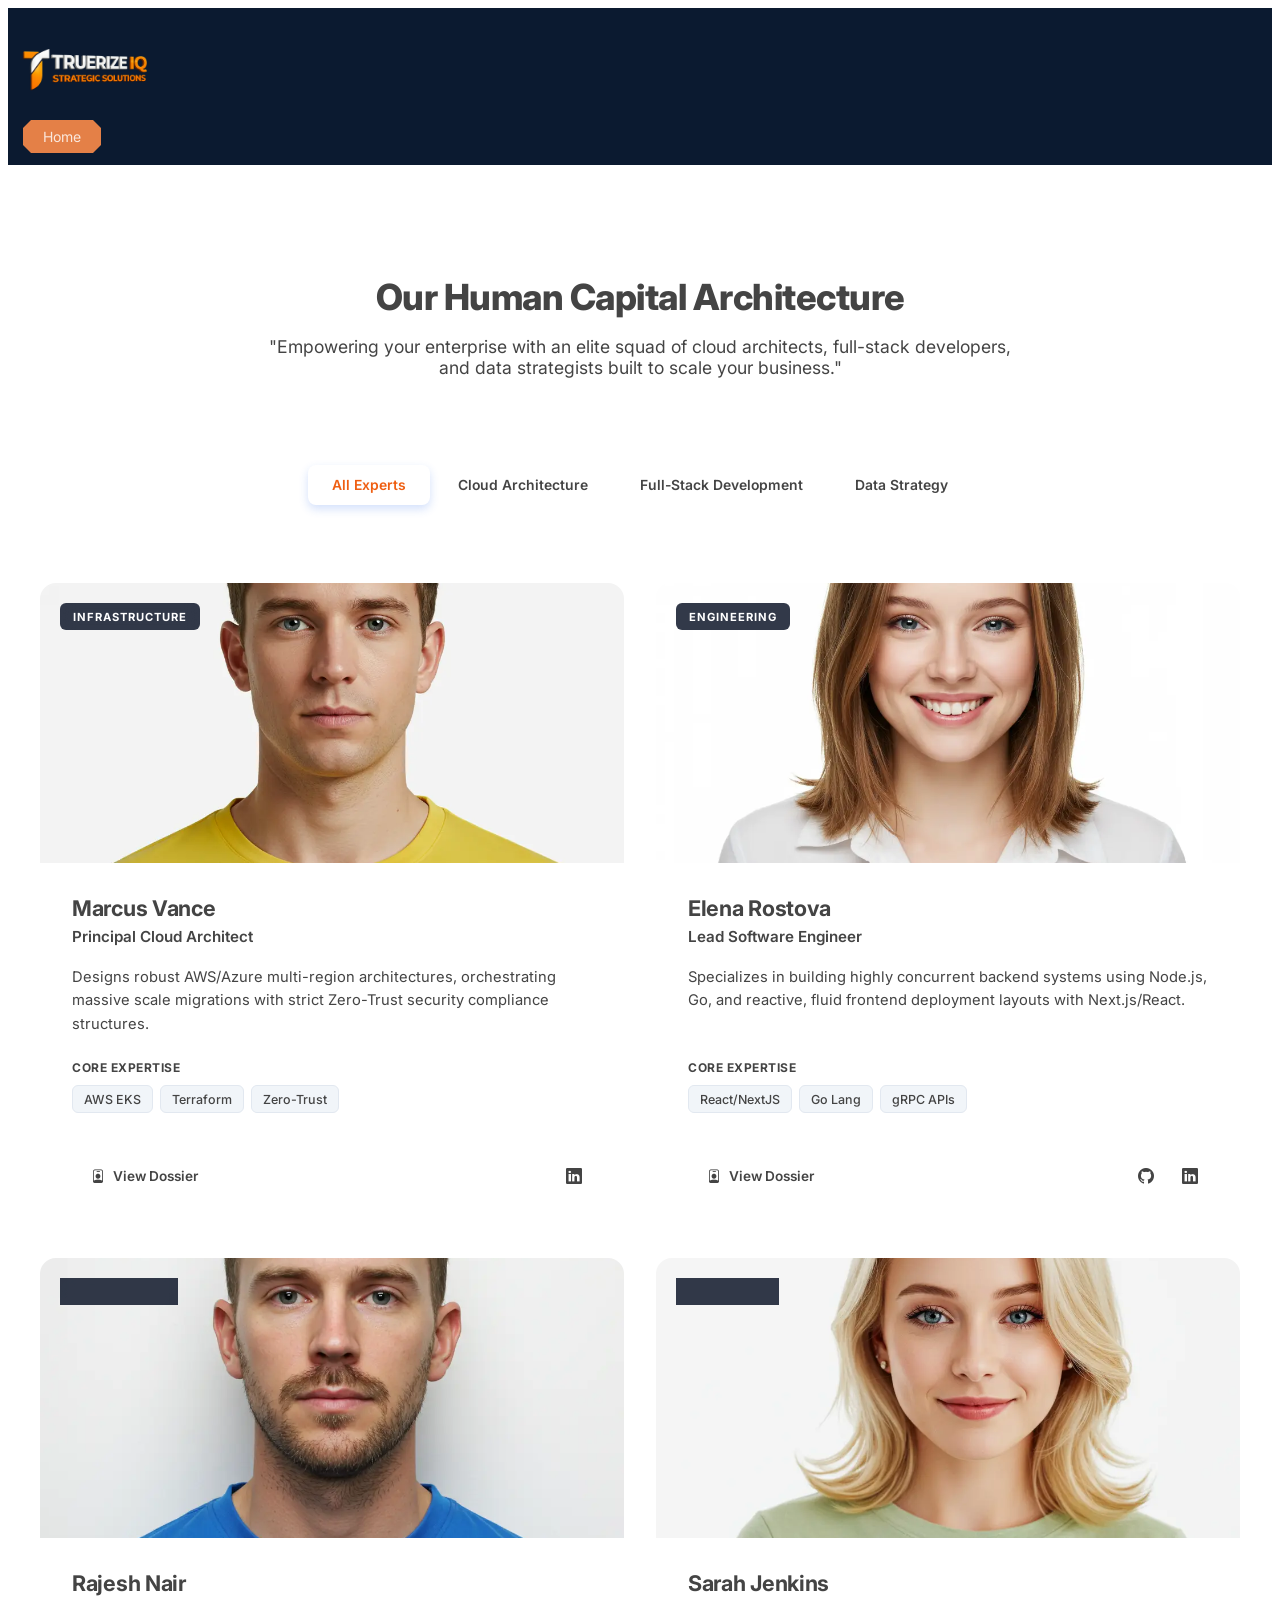
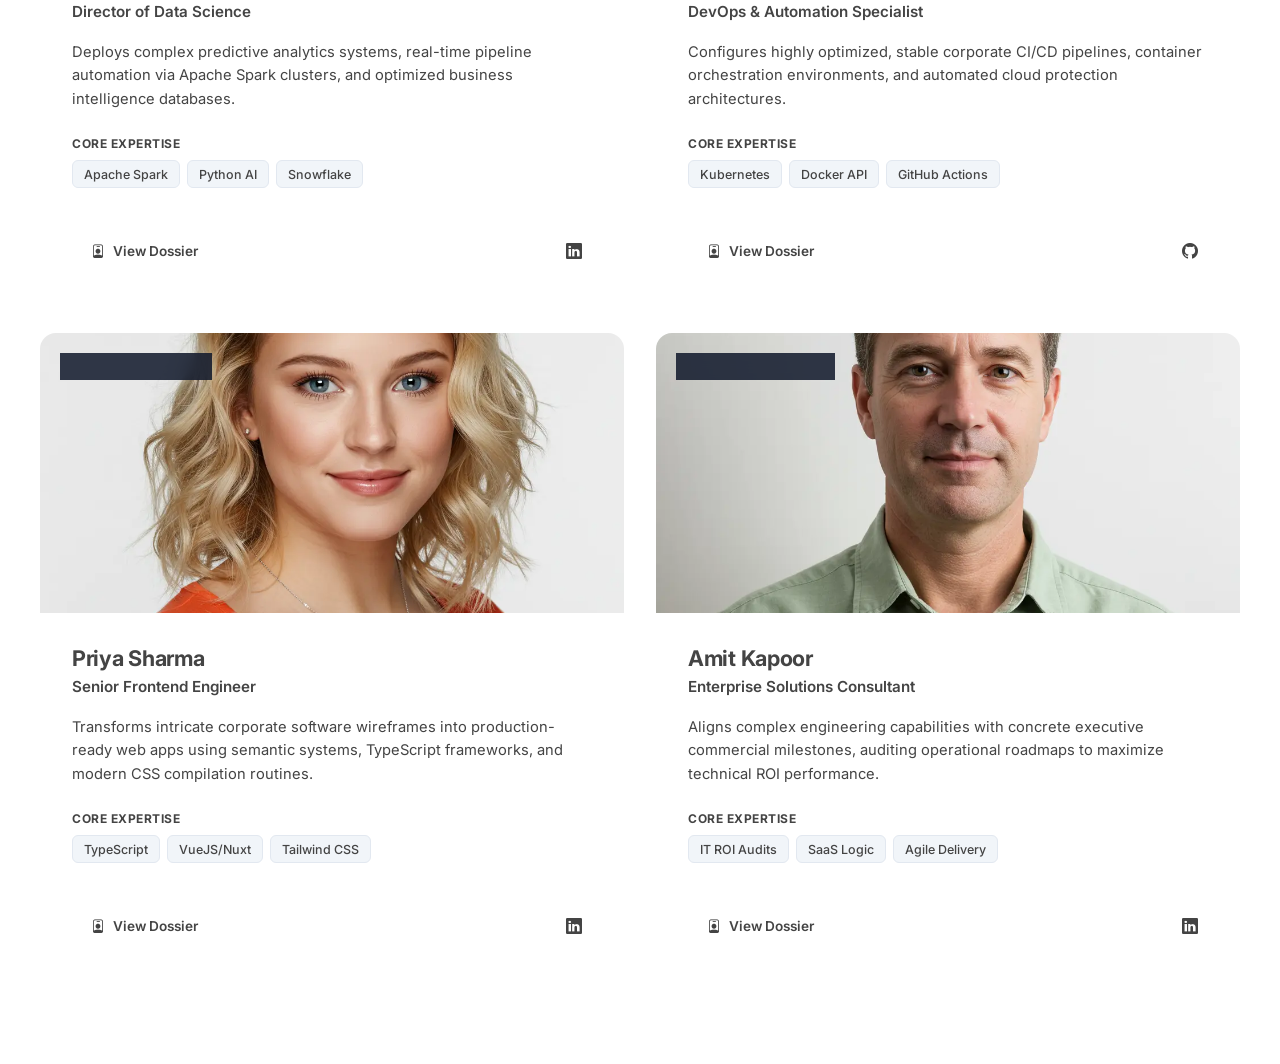
==== Employee Portfolio.html @ e7bd76d4 "Update Employee Portfolio.html" ====
<!DOCTYPE html>
<html lang="en">
<head>
  <meta charset="utf-8">
  <meta content="width=device-width, initial-scale=1.0" name="viewport">
  <title>Elite Human Capital Portfolio - Truerize IQ Strategic Solutions</title>
  <meta name="description" content="Meet the multidisciplinary consultants, principal cloud architects, and data intelligence strategists driving performance and scale at Truerize IQ.">
  
  <link rel="preconnect" href="https://fonts.googleapis.com">
  <link rel="preconnect" href="https://fonts.gstatic.com" crossorigin>
  <link href="https://fonts.googleapis.com/css2?family=Inter:wght@300;400;500;600;700&family=Montserrat:wght@400;500;600;700;800&display=swap" rel="stylesheet">
  
  <link href="https://cdn.jsdelivr.net/npm/bootstrap-icons@1.11.3/font/bootstrap-icons.min.css" rel="stylesheet">
  <link href="assets/css/main.css" rel="stylesheet">
   
</head>
<body>

  <header id="header" class="header d-flex align-items-center fixed-top">
    <div class="container-fluid container-xl position-relative d-flex align-items-center">

      <a href="index.html" class="logo d-flex align-items-center me-auto">
            <img src="/assets/img/main logo (3).png" alt="TRUERIZE IQ STRATEGIC SOLUTIONS">
             </a>

      <nav id="navmenu" class="navmenu">
      </nav>
            <a class="btn-getstarted" href="/index.html">Home</a>
    </div>
  </header>


  <main>
    <section class="portfolio-section">
      
      <div class="section-title-block">
        <h2>Our Human Capital Architecture</h2>
        <p>"Empowering your enterprise with an elite squad of cloud architects, full-stack developers, and data strategists built to scale your business."</p>
      </div>

      <div class="filter-menu-wrapper">
        <ul class="filter-tabs">
          <li class="filter-tab-item active-state" onclick="filterTalent('all', this)">All Experts</li>
          <li class="filter-tab-item" onclick="filterTalent('cloud', this)">Cloud Architecture</li>
          <li class="filter-tab-item" onclick="filterTalent('dev', this)">Full-Stack Development</li>
          <li class="filter-tab-item" onclick="filterTalent('data', this)">Data Strategy</li>
        </ul>
      </div>

      <div class="portfolio-grid-layout" id="talent-grid">

        <div class="expert-card" data-category="cloud">
          <div class="expert-image-frame">
            <span class="dept-ribbon">Infrastructure</span>
            <img src="./assets/img/person/person-m-12.webp" alt="Marcus Vance - Principal Cloud Architect">
          </div>
          <div class="expert-body-content">
            <div class="expert-meta-data">
              <h3>Marcus Vance</h3>
              <p class="expert-role-title">Principal Cloud Architect</p>
            </div>
            <p class="expert-profile-summary">
              Designs robust AWS/Azure multi-region architectures, orchestrating massive scale migrations with strict Zero-Trust security compliance structures.
            </p>
            <div class="systems-stack-block">
              <h4>Core Expertise</h4>
              <div class="badge-collection">
                <span class="system-badge">AWS EKS</span>
                <span class="system-badge">Terraform</span>
                <span class="system-badge">Zero-Trust</span>
              </div>
            </div>
            <hr class="card-divider-line">
            <div class="card-action-row">
              <a href="portfolio-details.html?expert=marcus-vance" class="action-dossier-btn"><i class="bi bi-person-badge"></i>View Dossier</a>
              <div class="social-network-channels">
                <a href="#" class="channel-anchor"><i class="bi bi-linkedin"></i></a>
              </div>
            </div>
          </div>
        </div>

        <div class="expert-card" data-category="dev">
          <div class="expert-image-frame">
            <span class="dept-ribbon">Engineering</span>
            <img src="./assets/img/person/person-f-7.webp" alt="Elena Rostova - Lead Software Engineer">
          </div>
          <div class="expert-body-content">
            <div class="expert-meta-data">
              <h3>Elena Rostova</h3>
              <p class="expert-role-title">Lead Software Engineer</p>
            </div>
            <p class="expert-profile-summary">
              Specializes in building highly concurrent backend systems using Node.js, Go, and reactive, fluid frontend deployment layouts with Next.js/React.
            </p>
            <div class="systems-stack-block">
              <h4>Core Expertise</h4>
              <div class="badge-collection">
                <span class="system-badge">React/NextJS</span>
                <span class="system-badge">Go Lang</span>
                <span class="system-badge">gRPC APIs</span>
              </div>
            </div>
            <hr class="card-divider-line">
            <div class="card-action-row">
              <a href="portfolio-details.html?expert=elena-rostova" class="action-dossier-btn"><i class="bi bi-person-badge"></i>View Dossier</a>
              <div class="social-network-channels">
                <a href="#" class="channel-anchor"><i class="bi bi-github"></i></a>
                <a href="#" class="channel-anchor"><i class="bi bi-linkedin"></i></a>
              </div>
            </div>
          </div>
        </div>

        <div class="expert-card" data-category="data">
          <div class="expert-image-frame">
            <span class="dept-ribbon">Intelligence</span>
            <img src="./assets/img/person/person-m-9.webp" alt="Rajesh Nair - Director of Data Science">
          </div>
          <div class="expert-body-content">
            <div class="expert-meta-data">
              <h3>Rajesh Nair</h3>
              <p class="expert-role-title">Director of Data Science</p>
            </div>
            <p class="expert-profile-summary">
              Deploys complex predictive analytics systems, real-time pipeline automation via Apache Spark clusters, and optimized business intelligence databases.
            </p>
            <div class="systems-stack-block">
              <h4>Core Expertise</h4>
              <div class="badge-collection">
                <span class="system-badge">Apache Spark</span>
                <span class="system-badge">Python AI</span>
                <span class="system-badge">Snowflake</span>
              </div>
            </div>
            <hr class="card-divider-line">
            <div class="card-action-row">
              <a href="portfolio-details.html?expert=rajesh-nair" class="action-dossier-btn"><i class="bi bi-person-badge"></i>View Dossier</a>
              <div class="social-network-channels">
                <a href="#" class="channel-anchor"><i class="bi bi-linkedin"></i></a>
              </div>
            </div>
          </div>
        </div>

        <div class="expert-card" data-category="cloud">
          <div class="expert-image-frame">
            <span class="dept-ribbon">DevSecOps</span>
            <img src="./assets/img/person/person-f-12.webp"alt="Sarah Jenkins - DevOps Automation Specialist">
          </div>
          <div class="expert-body-content">
            <div class="expert-meta-data">
              <h3>Sarah Jenkins</h3>
              <p class="expert-role-title">DevOps &amp; Automation Specialist</p>
            </div>
            <p class="expert-profile-summary">
              Configures highly optimized, stable corporate CI/CD pipelines, container orchestration environments, and automated cloud protection architectures.
            </p>
            <div class="systems-stack-block">
              <h4>Core Expertise</h4>
              <div class="badge-collection">
                <span class="system-badge">Kubernetes</span>
                <span class="system-badge">Docker API</span>
                <span class="system-badge">GitHub Actions</span>
              </div>
            </div>
            <hr class="card-divider-line">
            <div class="card-action-row">
              <a href="portfolio-details.html?expert=sarah-jenkins" class="action-dossier-btn"><i class="bi bi-person-badge"></i>View Dossier</a>
              <div class="social-network-channels">
                <a href="#" class="channel-anchor"><i class="bi bi-github"></i></a>
              </div>
            </div>
          </div>
        </div>

        <div class="expert-card" data-category="dev">
          <div class="expert-image-frame">
            <span class="dept-ribbon">Web Applications</span>
            <img src="./assets/img/person/person-f-5.webp" alt="Priya Sharma - Senior Frontend Engineer">
          </div>
          <div class="expert-body-content">
            <div class="expert-meta-data">
              <h3>Priya Sharma</h3>
              <p class="expert-role-title">Senior Frontend Engineer</p>
            </div>
            <p class="expert-profile-summary">
              Transforms intricate corporate software wireframes into production-ready web apps using semantic systems, TypeScript frameworks, and modern CSS compilation routines.
            </p>
            <div class="systems-stack-block">
              <h4>Core Expertise</h4>
              <div class="badge-collection">
                <span class="system-badge">TypeScript</span>
                <span class="system-badge">VueJS/Nuxt</span>
                <span class="system-badge">Tailwind CSS</span>
              </div>
            </div>
            <hr class="card-divider-line">
            <div class="card-action-row">
              <a href="portfolio-details.html?expert=priya-sharma" class="action-dossier-btn"><i class="bi bi-person-badge"></i>View Dossier</a>
              <div class="social-network-channels">
                <a href="#" class="channel-anchor"><i class="bi bi-linkedin"></i></a>
              </div>
            </div>
          </div>
        </div>

        <div class="expert-card" data-category="data">
          <div class="expert-image-frame">
            <span class="dept-ribbon">Business Strategy</span>
            <img src="./assets/img/person/person-m-6.webp" alt="Amit Kapoor - Enterprise Solutions Consultant">
          </div>
          <div class="expert-body-content">
            <div class="expert-meta-data">
              <h3>Amit Kapoor</h3>
              <p class="expert-role-title">Enterprise Solutions Consultant</p>
            </div>
            <p class="expert-profile-summary">
              Aligns complex engineering capabilities with concrete executive commercial milestones, auditing operational roadmaps to maximize technical ROI performance.
            </p>
            <div class="systems-stack-block">
              <h4>Core Expertise</h4>
              <div class="badge-collection">
                <span class="system-badge">IT ROI Audits</span>
                <span class="system-badge">SaaS Logic</span>
                <span class="system-badge">Agile Delivery</span>
              </div>
            </div>
            <hr class="card-divider-line">
            <div class="card-action-row">
              <a href="portfolio-details.html?expert=amit-kapoor" class="action-dossier-btn"><i class="bi bi-person-badge"></i>View Dossier</a>
              <div class="social-network-channels">
                <a href="#" class="channel-anchor"><i class="bi bi-linkedin"></i></a>
              </div>
            </div>
          </div>
        </div>

      </div>
    </section>
  </main>

  <script>
    function filterTalent(category, element) {
      // Toggle active states on the tab navigation elements
      const tabs = document.querySelectorAll('.filter-tab-item');
      tabs.forEach(tab => tab.classList.remove('active-state'));
      element.classList.add('active-state');

      // Filter card visibility criteria smoothly
      const cards = document.querySelectorAll('.expert-card');
      cards.forEach(card => {
        if (category === 'all' || card.getAttribute('data-category') === category) {
          card.style.display = 'flex';
          setTimeout(() => { card.style.opacity = '1'; }, 10);
        } else {
          card.style.opacity = '0';
          card.style.display = 'none';
        }
      });
    }
  </script>
</body>
</html>
---- assets/css/main.css ----
/**
* Template Name: Arsha
* Template URL: https://bootstrapmade.com/arsha-free-bootstrap-html-template-corporate/
* Updated: Feb 22 2025 with Bootstrap v5.3.3
* Author: BootstrapMade.com
* License: https://bootstrapmade.com/license/
*/

/*--------------------------------------------------------------
# Font & Color Variables
# Help: https://bootstrapmade.com/color-system/
--------------------------------------------------------------*/
/* Fonts */
:root {
  /* Premium Global Typography Framework */
  --default-font: "Inter", system-ui, -apple-system, "Segoe UI", Roboto, "Helvetica Neue", Arial, sans-serif;
  --heading-font: "Montserrat", sans-serif;
  --nav-font: "Inter", sans-serif; /* Explicitly used to keep menus sleek */

  /* Recommended letter-spacing defaults for a high-end look */
  --heading-letter-spacing: -0.02em;
  --tagline-letter-spacing: 0.15em;
}

/* Global Colors - The following color variables are used throughout the website. Updating them here will change the color scheme of the entire website */
:root { 
  --background-color: #ffffff; /* Background color for the entire website, including individual sections */
  --default-color: #444444; /* Default color used for the majority of the text content across the entire website */
  --heading-color: #111317; /* Color for headings, subheadings and title throughout the website */
  --accent-color: #e48047; /* Accent color that represents your brand on the website. It's used for buttons, links, and other elements that need to stand out */
  --surface-color: #ffffff; /* The surface color is used as a background of boxed elements within sections, such as cards, icon boxes, or other elements that require a visual separation from the global background. */
  --contrast-color: #ffffffd0; /* Contrast color for text, ensuring readability against backgrounds of accent, heading, or default colors. */
}

/* Nav Menu Colors - The following color variables are used specifically for the navigation menu. They are separate from the global colors to allow for more customization options */
:root {
  --nav-color: #e7781e;  /* The default color of the main navmenu links */
  --nav-hover-color: #e48347; /* Applied to main navmenu links when they are hovered over or active */
  --nav-mobile-background-color: #e9792f; /* Used as the background color for mobile navigation menu */
  --nav-dropdown-background-color: #ee7930; /* Used as the background color for dropdown items that appear when hovering over primary navigation items */
  --nav-dropdown-color: #444444; /* Used for navigation links of the dropdown items in the navigation menu. */
  --nav-dropdown-hover-color: #45aedf; /* Similar to --nav-hover-color, this color is applied to dropdown navigation links when they are hovered over. */
}

/* Color Presets - These classes override global colors when applied to any section or element, providing reuse of the sam color scheme. */

.light-background {
  --background-color: #f5f6f8;
  --surface-color: #ffffff;
}

.dark-background {
  --background-color: #080f1b;
  --default-color: #ffffff;
  --heading-color: #ec8613;
  --surface-color: #4668a2;
  --contrast-color: #ffffff;
}

/* Smooth scroll */
:root {
  scroll-behavior: smooth;
}


/*--------------------------------------------------------------
# General Styling & Shared Classes
--------------------------------------------------------------*/
body {
  color: var(--default-color);
  background-color: var(--background-color);
  font-family: var(--default-font);
}

a {
  color: var(--accent-color);
  text-decoration: none;
  transition: 0.3s;
}

a:hover {
  color: color-mix(in srgb, var(--accent-color), transparent 25%);
  text-decoration: none;
}

h1,
h2,
h3,
h4,
h5,
h6 {
  color: var(--heading-color);
  font-family: var(--heading-font);
}

/* PHP Email Form Messages
------------------------------*/
.php-email-form .error-message {
  display: none;
  background: #df1529;
  color: #ffffff;
  text-align: left;
  padding: 15px;
  margin-bottom: 24px;
  font-weight: 600;
}

.php-email-form .sent-message {
  display: none;
  color: #ffffff;
  background: #059652;
  text-align: center;
  padding: 15px;
  margin-bottom: 24px;
  font-weight: 600;
}

.php-email-form .loading {
  display: none;
  background: var(--surface-color);
  text-align: center;
  padding: 15px;
  margin-bottom: 24px;
}

.php-email-form .loading:before {
  content: "";
  display: inline-block;
  border-radius: 50%;
  width: 24px;
  height: 24px;
  margin: 0 10px -6px 0;
  border: 3px solid var(--accent-color);
  border-top-color: var(--surface-color);
  animation: php-email-form-loading 1s linear infinite;
}

@keyframes php-email-form-loading {
  0% {
    transform: rotate(0deg);
  }

  100% {
    transform: rotate(360deg);
  }
}

/*--------------------------------------------------------------
# Global Header
--------------------------------------------------------------*/
.header {
  /* Updated to match the Truerize IQ premium identity colors */
  --background-color: #0b1a30; 
  --heading-color: #ffffff;
  color: var(--default-color);
  background-color: var(--background-color);
  padding: 12px 0; /* Adjusted padding to cleanly frame a larger logo */
  transition: all 0.5s;
  z-index: 997;
}

.header .logo {
  line-height: 1;
  display: flex;
  align-items: center;
}

/* Base style for navbar logo container */
.header .logo img {
  max-height: 100px;       /* Significantly increased from 36px to give you that big logo look */
  width: auto;            /* Keeps the structural aspect ratio locked */
  margin-right: 8px;
  transition: max-height 0.3s ease; /* Smooth scaling animation */
}

/* Dedicated optimization class for the logo image wrapper */
.logo-img-fit {
  object-fit: contain;    /* Prevents the logo from squeezing or distorting */
  width: 150%;
  height: 150%;
  display: block;
}

.header .logo h1 {
  font-size: 30px;
  margin: 0;
  font-weight: 500;
  color: var(--heading-color);
  letter-spacing: 2px;
  text-transform: uppercase;
}

.header .btn-getstarted,
.header .btn-getstarted:focus {
  color: var(--contrast-color);
  background: var(--accent-color);
  font-size: 14px;
  padding: 8px 20px; 
  margin: 0 0 0 15px; 
  transition: 0.3s;
  white-space: nowrap;
  
  /* PERFECT CENTERING */
  display: inline-flex;
  align-items: center;
  justify-content: center;
  text-align: center;
  text-decoration: none;

  /* 1. CUT THE CORNERS (Beveled Edges) */
  /* This cuts 8px off of all 4 corners */
  clip-path: polygon(
    8px 0%, 
    calc(100% - 8px) 0%, 
    100% 8px, 
    100% calc(100% - 8px), 
    calc(100% - 8px) 100%, 
    8px 100%, 
    0% calc(100% - 8px), 
    0% 8px
  );

  /* Note: Standard CSS 'border' does not automatically follow a clip-path. 
     Instead, we rely on the sharp background shape change. */
}

/* HOVER EFFECT: Smooth color swap */
.header .btn-getstarted:hover,
.header .btn-getstarted:focus:hover {
  color: var(--accent-color);
  background: var(--contrast-color);
}

@media (max-width: 1200px) {
  .header .logo {
    order: 1;
  }

  .header .btn-getstarted {
    order: 2;
    margin: 0 10px 0 0;
    padding: 6px 12px;
    font-size: 13px;
  }

  .header .navmenu {
    order: 3;
  }
}

/* Tablet & Mobile responsive adjustments */
@media (max-width: 1200px) {
  .header .logo {
    order: 1;
  }

  .header .logo img {
    max-height: 50px; /* Scales down seamlessly on smaller screens so it doesn't push elements out of line */
  }


  .header .navmenu {
    order: 3;
  }
}


/* Index Page Header
------------------------------*/
.index-page .header {
  --background-color: rgba(255, 255, 255, 0);
  --heading-color: #ffffff;
  --nav-color: #ffffff;
}

/* Index Page Header on Scroll
------------------------------*/
.index-page.scrolled .header {
  --background-color: rgba(3, 5, 8, 0.9);
}

/*--------------------------------------------------------------
# Navigation Menu
--------------------------------------------------------------*/
/* Desktop Navigation */
@media (min-width: 1200px) {
  .navmenu {
    padding: 0;
  }

  .navmenu ul {
    margin: 0;
    padding: 0;
    display: flex;
    list-style: none;
    align-items: center;
  }

  .navmenu li {
    position: relative;
  }

  .navmenu a,
  .navmenu a:focus {
    color: var(--nav-color);
    padding: 18px 15px;
    font-size: 15px;
    font-family: var(--nav-font);
    font-weight: 400;
    display: flex;
    align-items: center;
    justify-content: space-between;
    white-space: nowrap;
    transition: 0.3s;
  }

  .navmenu a i,
  .navmenu a:focus i {
    font-size: 12px;
    line-height: 0;
    margin-left: 5px;
    transition: 0.3s;
  }

  .navmenu li:last-child a {
    padding-right: 0;
  }

  .navmenu li:hover>a,
  .navmenu .active,
  .navmenu .active:focus {
    color: var(--nav-hover-color);
  }

  .navmenu .dropdown ul {
    margin: 0;
    padding: 10px 0;
    background: var(--nav-dropdown-background-color);
    display: block;
    position: absolute;
    visibility: hidden;
    left: 14px;
    top: 130%;
    opacity: 0;
    transition: 0.3s;
    border-radius: 4px;
    z-index: 99;
    box-shadow: 0px 0px 30px rgba(0, 0, 0, 0.1);
  }

  .navmenu .dropdown ul li {
    min-width: 200px;
  }

  .navmenu .dropdown ul a {
    padding: 10px 20px;
    font-size: 15px;
    text-transform: none;
    color: var(--nav-dropdown-color);
  }

  .navmenu .dropdown ul a i {
    font-size: 12px;
  }

  .navmenu .dropdown ul a:hover,
  .navmenu .dropdown ul .active:hover,
  .navmenu .dropdown ul li:hover>a {
    color: var(--nav-dropdown-hover-color);
  }

  .navmenu .dropdown:hover>ul {
    opacity: 1;
    top: 100%;
    visibility: visible;
  }

  .navmenu .dropdown .dropdown ul {
    top: 0;
    left: -90%;
    visibility: hidden;
  }

  .navmenu .dropdown .dropdown:hover>ul {
    opacity: 1;
    top: 0;
    left: -100%;
    visibility: visible;
  }

  .navmenu .megamenu {
    position: static;
  }

  .navmenu .megamenu ul {
    margin: 0;
    padding: 10px;
    background: var(--nav-dropdown-background-color);
    box-shadow: 0px 0px 20px rgba(0, 0, 0, 0.1);
    position: absolute;
    top: 130%;
    left: 0;
    right: 0;
    visibility: hidden;
    opacity: 0;
    display: flex;
    transition: 0.3s;
    border-radius: 4px;
    z-index: 99;
  }

  .navmenu .megamenu ul li {
    flex: 1;
  }

  .navmenu .megamenu ul li a,
  .navmenu .megamenu ul li:hover>a {
    padding: 10px 20px;
    font-size: 15px;
    color: var(--nav-dropdown-color);
  }

  .navmenu .megamenu ul li a:hover,
  .navmenu .megamenu ul li .active,
  .navmenu .megamenu ul li .active:hover {
    color: var(--nav-dropdown-hover-color);
  }

  .navmenu .megamenu:hover>ul {
    opacity: 1;
    top: 100%;
    visibility: visible;
  }

  .navmenu .dd-box-shadow {
    box-shadow: 0px 0px 30px rgba(0, 0, 0, 0.1);
  }
}

/* Mobile Navigation */
@media (max-width: 1199px) {
  .mobile-nav-toggle {
    color: var(--nav-color);
    font-size: 28px;
    line-height: 0;
    margin-right: 10px;
    cursor: pointer;
    transition: color 0.3s;
  }

  .navmenu {
    padding: 0;
    z-index: 9997;
  }

  .navmenu ul {
    display: none;
    list-style: none;
    position: absolute;
    inset: 60px 20px 20px 20px;
    padding: 10px 0;
    margin: 0;
    border-radius: 6px;
    background-color: var(--nav-mobile-background-color);
    overflow-y: auto;
    transition: 0.3s;
    z-index: 9998;
    box-shadow: 0px 0px 30px rgba(0, 0, 0, 0.1);
  }

  .navmenu a,
  .navmenu a:focus {
    color: var(--nav-dropdown-color);
    padding: 10px 20px;
    font-family: var(--nav-font);
    font-size: 17px;
    font-weight: 500;
    display: flex;
    align-items: center;
    justify-content: space-between;
    white-space: nowrap;
    transition: 0.3s;
  }

  .navmenu a i,
  .navmenu a:focus i {
    font-size: 12px;
    line-height: 0;
    margin-left: 5px;
    width: 30px;
    height: 30px;
    display: flex;
    align-items: center;
    justify-content: center;
    border-radius: 50%;
    transition: 0.3s;
    background-color: color-mix(in srgb, var(--accent-color), transparent 90%);
  }

  .navmenu a i:hover,
  .navmenu a:focus i:hover {
    background-color: var(--accent-color);
    color: var(--contrast-color);
  }

  .navmenu a:hover,
  .navmenu .active,
  .navmenu .active:focus {
    color: var(--nav-dropdown-hover-color);
  }

  .navmenu .active i,
  .navmenu .active:focus i {
    background-color: var(--accent-color);
    color: var(--contrast-color);
    transform: rotate(180deg);
  }

  .navmenu .dropdown ul {
    position: static;
    display: none;
    z-index: 99;
    padding: 10px 0;
    margin: 10px 20px;
    background-color: var(--nav-dropdown-background-color);
    border: 1px solid color-mix(in srgb, var(--default-color), transparent 90%);
    box-shadow: none;
    transition: all 0.5s ease-in-out;
  }

  .navmenu .dropdown ul ul {
    background-color: rgba(33, 37, 41, 0.1);
  }

  .navmenu .dropdown>.dropdown-active {
    display: block;
    background-color: rgba(33, 37, 41, 0.03);
  }

  .mobile-nav-active {
    overflow: hidden;
  }

  .mobile-nav-active .mobile-nav-toggle {
    color: #fff;
    position: absolute;
    font-size: 32px;
    top: 15px;
    right: 15px;
    margin-right: 0;
    z-index: 9999;
  }

  .mobile-nav-active .navmenu {
    position: fixed;
    overflow: hidden;
    inset: 0;
    background: rgba(33, 37, 41, 0.8);
    transition: 0.3s;
  }

  .mobile-nav-active .navmenu>ul {
    display: block;
  }
}
@media (max-width: 1199px) {
  /* Ensures that the targeted ul reveals when toggled via JS */
  .navmenu .dropdown ul.dropdown-active,
  .navmenu .megamenu ul.dropdown-active {
    display: block !important;
  }
}
/*--------------------------------------------------------------
# Global Footer
--------------------------------------------------------------*/
.footer {
  color: var(--default-color);
  background-color: var(--background-color);
  font-size: 14px;
  padding-bottom: 50px;
  position: relative;
}

.footer .footer-newsletter {
  background-color: color-mix(in srgb, var(--heading-color), transparent 95%);
  padding: 50px 0;
}

.footer .footer-newsletter h4 {
  font-size: 24px;
}

.footer .footer-newsletter .newsletter-form {
  margin-top: 30px;
  margin-bottom: 15px;
  padding: 6px 8px;
  position: relative;
  background-color: color-mix(in srgb, var(--background-color), transparent 50%);
  border: 1px solid color-mix(in srgb, var(--default-color), transparent 90%);
  box-shadow: 0px 2px 25px rgba(0, 0, 0, 0.1);
  display: flex;
  transition: 0.3s;
  border-radius: 50px;
}

.footer .footer-newsletter .newsletter-form:focus-within {
  border-color: var(--accent-color);
}

.footer .footer-newsletter .newsletter-form input[type=email] {
  border: 0;
  padding: 4px;
  width: 100%;
  background-color: color-mix(in srgb, var(--background-color), transparent 50%);
  color: var(--default-color);
}

.footer .footer-newsletter .newsletter-form input[type=email]:focus-visible {
  outline: none;
}

.footer .footer-newsletter .newsletter-form input[type=submit] {
  border: 0;
  font-size: 16px;
  padding: 0 20px;
  margin: -7px -8px -7px 0;
  background: var(--accent-color);
  color: var(--contrast-color);
  transition: 0.3s;
  border-radius: 50px;
}

.footer .footer-newsletter .newsletter-form input[type=submit]:hover {
  background: color-mix(in srgb, var(--accent-color), transparent 20%);
}

.footer .footer-top {
  padding-top: 50px;
}

.footer .social-links a {
  display: flex;
  align-items: center;
  justify-content: center;
  width: 40px;
  height: 40px;
  border-radius: 50%;
  border: 1px solid color-mix(in srgb, var(--default-color), transparent 50%);
  font-size: 16px;
  color: color-mix(in srgb, var(--default-color), transparent 20%);
  margin-right: 10px;
  transition: 0.3s;
}

.footer .social-links a:hover {
  color: var(--accent-color);
  border-color: var(--accent-color);
}

.footer h4 {
  font-size: 16px;
  font-weight: bold;
  position: relative;
  padding-bottom: 12px;
}

.footer .footer-links {
  margin-bottom: 30px;
}

.footer .footer-links ul {
  list-style: none;
  padding: 0;
  margin: 0;
}

.footer .footer-links ul i {
  margin-right: 3px;
  font-size: 12px;
  line-height: 0;
  color: var(--accent-color);
}

.footer .footer-links ul li {
  padding: 10px 0;
  display: flex;
  align-items: center;
}

.footer .footer-links ul li:first-child {
  padding-top: 0;
}

.footer .footer-links ul a {
  display: inline-block;
  color: color-mix(in srgb, var(--default-color), transparent 20%);
  line-height: 1;
}

.footer .footer-links ul a:hover {
  color: var(--accent-color);
}

.footer .footer-about a {
  color: var(--heading-color);
  font-size: 28px;
  font-weight: 600;
  text-transform: uppercase;
  font-family: var(--heading-font);
}

.footer .footer-contact p {
  margin-bottom: 5px;
}

.footer .copyright {
  padding-top: 25px;
  padding-bottom: 25px;
  border-top: 1px solid color-mix(in srgb, var(--default-color), transparent 90%);
}

.footer .copyright p {
  margin-bottom: 0;
}

.footer .credits {
  margin-top: 6px;
  font-size: 13px;
}

/*--------------------------------------------------------------
# Preloader
--------------------------------------------------------------*/
#preloader {
  position: fixed;
  inset: 0;
  z-index: 999999;
  overflow: hidden;
  background: var(--background-color);
  transition: all 0.6s ease-out;
}

#preloader:before {
  content: "";
  position: fixed;
  top: calc(50% - 30px);
  left: calc(50% - 30px);
  border: 6px solid #ffffff;
  border-color: var(--accent-color) transparent var(--accent-color) transparent;
  border-radius: 50%;
  width: 60px;
  height: 60px;
  animation: animate-preloader 1.5s linear infinite;
}

@keyframes animate-preloader {
  0% {
    transform: rotate(0deg);
  }

  100% {
    transform: rotate(360deg);
  }
}

/*--------------------------------------------------------------
# Scroll Top Button
--------------------------------------------------------------*/
.scroll-top {
  position: fixed;
  visibility: hidden;
  opacity: 0;
  right: 15px;
  bottom: -15px;
  z-index: 99999;
  background-color: var(--accent-color);
  width: 44px;
  height: 44px;
  border-radius: 50px;
  transition: all 0.4s;
}

.scroll-top i {
  font-size: 24px;
  color: var(--contrast-color);
  line-height: 0;
}

.scroll-top:hover {
  background-color: color-mix(in srgb, var(--accent-color), transparent 20%);
  color: var(--contrast-color);
}

.scroll-top.active {
  visibility: visible;
  opacity: 1;
  bottom: 15px;
}

/*--------------------------------------------------------------
# Disable aos animation delay on mobile devices
--------------------------------------------------------------*/
@media screen and (max-width: 768px) {
  [data-aos-delay] {
    transition-delay: 0 !important;
  }
}

/*--------------------------------------------------------------
# Global Page Titles & Breadcrumbs
--------------------------------------------------------------*/
.page-title {
  --background-color: color-mix(in srgb, var(--default-color), transparent 96%);
  color: var(--default-color);
  background-color: var(--background-color);
  padding: 20px 0;
  position: relative;
}

.page-title h1 {
  font-size: 28px;
  font-weight: 700;
  margin: 0;
}

.page-title .breadcrumbs ol {
  display: flex;
  flex-wrap: wrap;
  list-style: none;
  padding: 0 0 10px 0;
  margin: 0;
  font-size: 14px;
}

.page-title .breadcrumbs ol li+li {
  padding-left: 10px;
}

.page-title .breadcrumbs ol li+li::before {
  content: "/";
  display: inline-block;
  padding-right: 10px;
  color: color-mix(in srgb, var(--default-color), transparent 70%);
}

/*--------------------------------------------------------------
# Global Sections
--------------------------------------------------------------*/
section,
.section {
  color: var(--default-color);
  background-color: var(--background-color);
  padding: 60px 0;
  scroll-margin-top: 88px;
  overflow: clip;
}

@media (max-width: 1199px) {

  section,
  .section {
    scroll-margin-top: 66px;
  }
}

/*--------------------------------------------------------------
# Global Section Titles
--------------------------------------------------------------*/
.section-title {
  text-align: center;
  padding-bottom: 60px;
  position: relative;
}

.section-title h2 {
  font-size: 32px;
  font-weight: 700;
  margin-bottom: 20px;
  padding-bottom: 20px;
  text-transform: uppercase;
  position: relative;
}

.section-title h2:before {
  content: "";
  position: absolute;
  display: block;
  width: 160px;
  height: 1px;
  background: color-mix(in srgb, var(--default-color), transparent 60%);
  left: 0;
  right: 0;
  bottom: 1px;
  margin: auto;
}

.section-title h2::after {
  content: "";
  position: absolute;
  display: block;
  width: 60px;
  height: 3px;
  background: var(--accent-color);
  left: 0;
  right: 0;
  bottom: 0;
  margin: auto;
}

.section-title p {
  margin-bottom: 0;
}

/*--------------------------------------------------------------
# Hero Section
--------------------------------------------------------------*/
.hero {
  width: 100%;
  min-height: 80vh;
  position: relative;
  padding: 120px 0 60px 0;
  display: flex;
  align-items: center;
  background-color: #1e0515;
}

.hero h1 {
  margin: 0;
  font-size: 48px;
  font-weight: 700;
  line-height: 56px;
}

.hero p {
  color: color-mix(in srgb, var(--default-), transparent 30%);
  margin: 5px 0 30px 0;
  font-size: 22px;
  line-height: 1.3;
  font-weight: 600;
}

.hero .btn-get-started {
  color: var(--contrast-color);
  background:#df6215;
  font-family: var(--heading-font);
  font-weight: 500;
  font-size: 15px;
  letter-spacing: 1px;
  display: inline-block;
  padding: 10px 28px 12px 28px;
  border-radius: 50px;
  transition: 0.5s;
}

.hero .btn-get-started:hover {
  color:#873b08;
  background: color-mix(in srgb, var(--accent-color), transparent 15%);
}

.hero .btn-watch-video {
  font-size: 16px;
  transition: 0.5s;
  margin-left: 25px;
  color:#e9edef;
  font-weight: 600;
}

.hero .btn-watch-video i {
  color:#df6215;
  font-size: 32px;
  transition: 0.3s;
  line-height: 0;
  margin-right: 8px;
}

.hero .btn-watch-video:hover {
  color: var(--accent-color);
}

.hero .btn-watch-video:hover i {
  color: color-mix(in srgb, var(--accent-color), transparent 15%);
}

.hero .animated {
  animation: up-down 2s ease-in-out infinite alternate-reverse both;
}

@media (max-width: 640px) {
  .hero h1 {
    font-size: 28px;
    line-height: 36px;
  }

  .hero p {
    font-size: 18px;
    line-height: 24px;
    margin-bottom: 30px;
  }

  .hero .btn-get-started,
  .hero .btn-watch-video {
    font-size: 13px;
  }
}

@keyframes up-down {
  0% {
    transform: translateY(10px);
  }

  100% {
    transform: translateY(-10px);
  }
}

/*--------------------------------------------------------------
# Clients Section
--------------------------------------------------------------*/
.clients {
  padding: 12px 0;
}

.clients .swiper {
  padding: 10px 0;
}

.clients .swiper-wrapper {
  height: auto;
}

.clients .swiper-slide img {
  transition: 0.3s;
  padding: 0 10px;
}

.clients .swiper-slide img:hover {
  transform: scale(1.1);
}

/*--------------------------------------------------------------
# About Section
--------------------------------------------------------------*/
.about ul {
  list-style: none;
  padding: 0;
}

.about ul li {
  padding-bottom: 5px;
  display: flex;
  align-items: center;
}

.about ul i {
  font-size: 20px;
  padding-right: 4px;
  color: var(--accent-color);
}

.about .read-more {
  color: var(--accent-color);
  font-family: var(--heading-font);
  font-weight: 500;
  font-size: 16px;
  letter-spacing: 1px;
  padding: 8px 28px;
  border-radius: 5px;
  transition: 0.3s;
  display: inline-flex;
  align-items: center;
  justify-content: center;
  border: 2px solid var(--accent-color);
}

.about .read-more i {
  font-size: 18px;
  margin-left: 5px;
  line-height: 0;
  transition: 0.3s;
}

.about .read-more:hover {
  background: var(--accent-color);
  color: var(--contrast-color);
}

.about .read-more:hover i {
  transform: translate(5px, 0);
}

/*--------------------------------------------------------------
# Why Us Section
--------------------------------------------------------------*/
.why-us {
  padding: 30px 0;
}

.why-us .content h3 {
  font-weight: 400;
  font-size: 34px;
}

.why-us .content p {
  color: color-mix(in srgb, var(--default-color), transparent 30%);
}

.why-us .faq-container .faq-item {
  background-color: var(--surface-color);
  position: relative;
  padding: 20px;
  margin-bottom: 20px;
  box-shadow: 0px 5px 25px 0px rgba(0, 0, 0, 0.1);
  overflow: hidden;
}

.why-us .faq-container .faq-item:last-child {
  margin-bottom: 0;
}

.why-us .faq-container .faq-item h3 {
  font-weight: 500;
  font-size: 17px;
  line-height: 24px;
  margin: 0 30px 0 0;
  transition: 0.3s;
  cursor: pointer;
}

.why-us .faq-container .faq-item h3 span {
  color: var(--accent-color);
  padding-right: 5px;
  font-weight: 600;
}

.why-us .faq-container .faq-item h3:hover {
  color: var(--accent-color);
}

.why-us .faq-container .faq-item .faq-content {
  display: grid;
  grid-template-rows: 0fr;
  transition: 0.3s ease-in-out;
  visibility: hidden;
  opacity: 0;
}

.why-us .faq-container .faq-item .faq-content p {
  margin-bottom: 0;
  overflow: hidden;
}

.why-us .faq-container .faq-item .faq-icon {
  position: absolute;
  top: 22px;
  left: 20px;
  font-size: 22px;
  line-height: 0;
  transition: 0.3s;
  color: var(--accent-color);
}

.why-us .faq-container .faq-item .faq-toggle {
  position: absolute;
  top: 20px;
  right: 20px;
  font-size: 16px;
  line-height: 0;
  transition: 0.3s;
  cursor: pointer;
}

.why-us .faq-container .faq-item .faq-toggle:hover {
  color: var(--accent-color);
}

.why-us .faq-container .faq-active h3 {
  color: var(--accent-color);
}

.why-us .faq-container .faq-active .faq-content {
  grid-template-rows: 1fr;
  visibility: visible;
  opacity: 1;
  padding-top: 10px;
}

.why-us .faq-container .faq-active .faq-toggle {
  transform: rotate(90deg);
  color: var(--accent-color);
}

.why-us .why-us-img {
  display: flex;
  align-items: center;
  justify-content: center;
}

.why-us .why-us-img img {
  max-height: 70%;
}

/*--------------------------------------------------------------
# Skills Section
--------------------------------------------------------------*/
.skills .content h3 {
  font-size: 2rem;
  font-weight: 700;
}

.skills .content p {
  color: color-mix(in srgb, var(--default-color), transparent 30%);
}

.skills .content p:last-child {
  margin-bottom: 0;
}

.skills .content ul {
  list-style: none;
  padding: 0;
}

.skills .content ul li {
  padding-bottom: 10px;
}

.skills .progress {
  height: 60px;
  display: block;
  background: none;
  border-radius: 0;
}

.skills .progress .skill {
  color: var(--default-color);
  padding: 0;
  margin: 0 0 6px 0;
  text-transform: uppercase;
  display: block;
  font-weight: 600;
  font-family: var(--heading-font);
}

.skills .progress .skill .val {
  float: right;
  font-style: normal;
}

.skills .progress-bar-wrap {
  background: color-mix(in srgb, var(--heading-color), transparent 90%);
  height: 10px;
}

.skills .progress-bar {
  width: 1px;
  height: 10px;
  transition: 0.9s;
  background-color: var(--heading-color);
}

/*--------------------------------------------------------------
# Services Section
--------------------------------------------------------------*/
.services .service-item {
  background-color: var(--surface-color);
  box-shadow: 0px 5px 90px 0px rgba(0, 0, 0, 0.1);
  padding: 50px 30px;
  transition: all ease-in-out 0.4s;
  height: 100%;
}

.services .service-item .icon {
  margin-bottom: 10px;
}

.services .service-item .icon i {
  color: var(--accent-color);
  font-size: 36px;
  transition: 0.3s;
}

.services .service-item h4 {
  font-weight: 700;
  margin-bottom: 15px;
  font-size: 20px;
}

.services .service-item h4 a {
  color: var(--heading-color);
  transition: ease-in-out 0.3s;
}

.services .service-item p {
  line-height: 24px;
  font-size: 14px;
  margin-bottom: 0;
}

.services .service-item:hover {
  transform: translateY(-10px);
}

.services .service-item:hover h4 a {
  color: var(--accent-color);
}

/*--------------------------------------------------------------
# Work Process Section
--------------------------------------------------------------*/
.work-process .steps-item {
  background: var(--surface-color);
  border-radius: 20px;
  height: 100%;
  transition: all 0.3s ease-in-out;
  box-shadow: 0 5px 20px color-mix(in srgb, var(--default-color), transparent 92%);
}

.work-process .steps-item .steps-image {
  border-radius: 20px 20px 0 0;
  overflow: hidden;
}

.work-process .steps-item:hover {
  transform: translateY(-10px);
  box-shadow: 0 15px 30px color-mix(in srgb, var(--accent-color), transparent 85%);
}

.work-process .steps-item:hover .steps-number {
  background: var(--accent-color);
  color: var(--contrast-color);
}

.work-process .steps-item:hover .steps-image img {
  transform: scale(1.1);
}

.work-process .steps-image {
  position: relative;
  height: 280px;
}

.work-process .steps-image img {
  width: 100%;
  height: 100%;
  object-fit: cover;
  transition: transform 0.6s ease;
}

.work-process .steps-content {
  position: relative;
  padding: 40px 30px 30px;
}

.work-process .steps-content .steps-number {
  position: absolute;
  left: 30px;
  top: -30px;
  width: 60px;
  height: 60px;
  background: var(--accent-color);
  color: var(--contrast-color);
  border-radius: 50%;
  font-family: var(--heading-font);
  font-size: 24px;
  font-weight: 700;
  display: flex;
  align-items: center;
  justify-content: center;
  transition: all 0.3s ease-in-out;
}

.work-process .steps-content h3 {
  font-size: 24px;
  font-weight: 700;
  margin-bottom: 15px;
}

.work-process .steps-content p {
  font-size: 15px;
  color: color-mix(in srgb, var(--default-color), transparent 20%);
  margin-bottom: 25px;
}

.work-process .steps-features .feature-item {
  display: flex;
  align-items: center;
  margin-bottom: 12px;
}

.work-process .steps-features .feature-item:last-child {
  margin-bottom: 0;
}

.work-process .steps-features .feature-item i {
  color: var(--accent-color);
  font-size: 18px;
  margin-right: 10px;
}

.work-process .steps-features .feature-item span {
  font-size: 14px;
  color: color-mix(in srgb, var(--default-color), transparent 15%);
}

@media (max-width: 1199px) {
  .work-process .steps-image {
    height: 240px;
  }

  .work-process .steps-content {
    padding: 35px 25px 25px;
  }

  .work-process .steps-content h3 {
    font-size: 22px;
  }
}

@media (max-width: 991px) {
  .work-process .steps-item {
    margin-bottom: 30px;
  }

  .work-process .steps-image {
    height: 220px;
  }

  .work-process .steps-content {
    padding: 30px 20px 20px;
  }

  .work-process .steps-content .steps-number {
    width: 50px;
    height: 50px;
    font-size: 20px;
    left: 25px;
    top: -25px;
  }

  .work-process .steps-content h3 {
    font-size: 20px;
    margin-bottom: 12px;
  }

  .work-process .steps-content p {
    font-size: 14px;
    margin-bottom: 20px;
  }
}

/*--------------------------------------------------------------
# Call To Action Section
--------------------------------------------------------------*/
.call-to-action {
  padding: 120px 0;
  position: relative;
  clip-path: inset(0);
}

.call-to-action img {
  position: fixed;
  top: 0;
  left: 0;
  display: block;
  width: 100%;
  height: 100%;
  object-fit: cover;
  z-index: 1;
}

.call-to-action:before {
  content: "";
  background: color-mix(in srgb, var(--background-color), transparent 35%);
  position: absolute;
  inset: 0;
  z-index: 2;
}

.call-to-action .container {
  position: relative;
  z-index: 3;
}

.call-to-action h3 {
  color: var(--default-color);
  font-size: 28px;
  font-weight: 700;
}

.call-to-action p {
  color: var(--default-color);
}

.call-to-action .cta-btn {
  font-family: var(--heading-font);
  font-weight: 500;
  font-size: 16px;
  letter-spacing: 1px;
  display: inline-block;
  padding: 12px 40px;
  border-radius: 50px;
  transition: 0.5s;
  margin: 10px;
  border: 2px solid var(--contrast-color);
  color: var(--contrast-color);
}

.call-to-action .cta-btn:hover {
  background: var(--accent-color);
  border: 2px solid var(--accent-color);
}

/*--------------------------------------------------------------
# Portfolio Section
--------------------------------------------------------------*/
.portfolio .portfolio-filters {
  padding: 0;
  margin: 0 auto 20px auto;
  list-style: none;
  text-align: center;
}

.portfolio .portfolio-filters li {
  cursor: pointer;
  display: inline-block;
  padding: 8px 20px 10px 20px;
  margin: 0;
  font-size: 15px;
  font-weight: 500;
  line-height: 1;
  margin-bottom: 5px;
  border-radius: 50px;
  transition: all 0.3s ease-in-out;
  font-family: var(--heading-font);
}

.portfolio .portfolio-filters li:hover,
.portfolio .portfolio-filters li.filter-active {
  color: var(--contrast-color);
  background-color: var(--accent-color);
}

.portfolio .portfolio-filters li:first-child {
  margin-left: 0;
}

.portfolio .portfolio-filters li:last-child {
  margin-right: 0;
}

@media (max-width: 575px) {
  .portfolio .portfolio-filters li {
    font-size: 14px;
    margin: 0 0 10px 0;
  }
}

.portfolio .portfolio-item {
  position: relative;
  overflow: hidden;
}

.portfolio .portfolio-item .portfolio-info {
  opacity: 0;
  position: absolute;
  left: 12px;
  right: 12px;
  bottom: -100%;
  z-index: 3;
  transition: all ease-in-out 0.5s;
  background: color-mix(in srgb, var(--background-color), transparent 10%);
  padding: 15px;
}

.portfolio .portfolio-item .portfolio-info h4 {
  font-size: 18px;
  font-weight: 600;
  padding-right: 50px;
}

.portfolio .portfolio-item .portfolio-info p {
  color: color-mix(in srgb, var(--default-color), transparent 30%);
  font-size: 14px;
  margin-bottom: 0;
  padding-right: 50px;
}

.portfolio .portfolio-item .portfolio-info .preview-link,
.portfolio .portfolio-item .portfolio-info .details-link {
  position: absolute;
  right: 50px;
  font-size: 24px;
  top: calc(50% - 14px);
  color: color-mix(in srgb, var(--default-color), transparent 30%);
  transition: 0.3s;
  line-height: 0;
}

.portfolio .portfolio-item .portfolio-info .preview-link:hover,
.portfolio .portfolio-item .portfolio-info .details-link:hover {
  color: var(--accent-color);
}

.portfolio .portfolio-item .portfolio-info .details-link {
  right: 14px;
  font-size: 28px;
}

.portfolio .portfolio-item:hover .portfolio-info {
  opacity: 1;
  bottom: 0;
}

/*--------------------------------------------------------------
# Team Section
--------------------------------------------------------------*/
.team .team-member {
  background-color: var(--surface-color);
  box-shadow: 0px 2px 15px rgba(0, 0, 0, 0.1);
  position: relative;
  border-radius: 5px;
  transition: 0.5s;
  padding: 30px;
  height: 100%;
}

@media (max-width: 468px) {
  .team .team-member {
    flex-direction: column;
    justify-content: center !important;
    align-items: center !important;
  }
}

.team .team-member .pic {
  overflow: hidden;
  width: 150px;
  border-radius: 50%;
  flex-shrink: 0;
}

.team .team-member .pic img {
  transition: ease-in-out 0.3s;
}

.team .team-member:hover {
  transform: translateY(-10px);
}

.team .team-member .member-info {
  padding-left: 30px;
}

@media (max-width: 468px) {
  .team .team-member .member-info {
    padding: 30px 0 0 0;
    text-align: center;
  }
}

.team .team-member h4 {
  font-weight: 700;
  margin-bottom: 5px;
  font-size: 20px;
}

.team .team-member span {
  display: block;
  font-size: 15px;
  padding-bottom: 10px;
  position: relative;
  font-weight: 500;
}

.team .team-member span::after {
  content: "";
  position: absolute;
  display: block;
  width: 50px;
  height: 1px;
  background: color-mix(in srgb, var(--default-color), transparent 85%);
  bottom: 0;
  left: 0;
}

@media (max-width: 468px) {
  .team .team-member span::after {
    left: calc(50% - 25px);
  }
}

.team .team-member p {
  margin: 10px 0 0 0;
  font-size: 14px;
}

.team .team-member .social {
  margin-top: 12px;
  display: flex;
  align-items: center;
  justify-content: start;
  width: 100%;
}

@media (max-width: 468px) {
  .team .team-member .social {
    justify-content: center;
  }
}

.team .team-member .social a {
  background: color-mix(in srgb, var(--default-color), transparent 94%);
  transition: ease-in-out 0.3s;
  display: flex;
  align-items: center;
  justify-content: center;
  border-radius: 50px;
  width: 36px;
  height: 36px;
}

.team .team-member .social a i {
  color: color-mix(in srgb, var(--default-color), transparent 20%);
  font-size: 16px;
  margin: 0 2px;
}

.team .team-member .social a:hover {
  background: var(--accent-color);
}

.team .team-member .social a:hover i {
  color: var(--contrast-color);
}

.team .team-member .social a+a {
  margin-left: 8px;
}

/*--------------------------------------------------------------
# Pricing Section
--------------------------------------------------------------*/
.pricing .pricing-item {
  background-color: var(--surface-color);
  box-shadow: 0 3px 20px -2px rgba(0, 0, 0, 0.1);
  border-top: 4px solid var(--background-color);
  padding: 60px 40px;
  height: 100%;
  border-radius: 5px;
}

.pricing h3 {
  font-weight: 600;
  margin-bottom: 15px;
  font-size: 20px;
}

.pricing h4 {
  color: var(--accent-color);
  font-size: 48px;
  font-weight: 400;
  font-family: var(--heading-font);
  margin-bottom: 0;
}

.pricing h4 sup {
  font-size: 28px;
}

.pricing h4 span {
  color: color-mix(in srgb, var(--default-color), transparent 50%);
  font-size: 18px;
}

.pricing ul {
  padding: 20px 0;
  list-style: none;
  color: color-mix(in srgb, var(--default-color), transparent 30%);
  text-align: left;
  line-height: 20px;
}

.pricing ul li {
  padding: 10px 0;
  display: flex;
  align-items: center;
}

.pricing ul i {
  color: #059652;
  font-size: 24px;
  padding-right: 3px;
}

.pricing ul .na {
  color: color-mix(in srgb, var(--default-color), transparent 60%);
}

.pricing ul .na i {
  color: color-mix(in srgb, var(--default-color), transparent 60%);
}

.pricing ul .na span {
  text-decoration: line-through;
}

.pricing .buy-btn {
  color: var(--accent-color);
  display: inline-block;
  padding: 8px 35px 10px 35px;
  border-radius: 50px;
  transition: none;
  font-size: 16px;
  font-weight: 500;
  font-family: var(--heading-font);
  transition: 0.3s;
  border: 1px solid var(--accent-color);
}

.pricing .buy-btn:hover {
  background: var(--accent-color);
  color: var(--contrast-color);
}

.pricing .featured {
  border-top-color: var(--accent-color);
}

.pricing .featured .buy-btn {
  background: var(--accent-color);
  color: var(--contrast-color);
}

@media (max-width: 992px) {
  .pricing .box {
    max-width: 60%;
    margin: 0 auto 30px auto;
  }
}

@media (max-width: 767px) {
  .pricing .box {
    max-width: 80%;
    margin: 0 auto 30px auto;
  }
}

@media (max-width: 420px) {
  .pricing .box {
    max-width: 100%;
    margin: 0 auto 30px auto;
  }
}

/*--------------------------------------------------------------
# Testimonials Section
--------------------------------------------------------------*/
.testimonials .section-header {
  margin-bottom: 40px;
}

.testimonials .testimonials-carousel,
.testimonials .testimonials-slider {
  overflow: hidden;
}

.testimonials .testimonial-item {
  text-align: center;
}

.testimonials .testimonial-item .testimonial-img {
  width: 120px;
  border-radius: 50%;
  border: 4px solid var(--background-color);
  margin: 0 auto;
}

.testimonials .testimonial-item h3 {
  font-size: 20px;
  font-weight: bold;
  margin: 10px 0 5px 0;
}

.testimonials .testimonial-item h4 {
  font-size: 14px;
  color: color-mix(in srgb, var(--default-color), transparent 40%);
  margin: 0 0 15px 0;
}

.testimonials .testimonial-item .stars {
  margin-bottom: 15px;
}

.testimonials .testimonial-item .stars i {
  color: #ffc107;
  margin: 0 1px;
}

.testimonials .testimonial-item .quote-icon-left,
.testimonials .testimonial-item .quote-icon-right {
  color: color-mix(in srgb, var(--accent-color), transparent 50%);
  font-size: 26px;
  line-height: 0;
}

.testimonials .testimonial-item .quote-icon-left {
  display: inline-block;
  left: -5px;
  position: relative;
}

.testimonials .testimonial-item .quote-icon-right {
  display: inline-block;
  right: -5px;
  position: relative;
  top: 10px;
  transform: scale(-1, -1);
}

.testimonials .testimonial-item p {
  font-style: italic;
  margin: 0 auto 15px auto;
}

.testimonials .swiper-wrapper {
  height: auto;
}

.testimonials .swiper-pagination {
  margin-top: 20px;
  position: relative;
}

.testimonials .swiper-pagination .swiper-pagination-bullet {
  width: 12px;
  height: 12px;
  opacity: 1;
  background-color: color-mix(in srgb, var(--default-color), transparent 85%);
}

.testimonials .swiper-pagination .swiper-pagination-bullet-active {
  background-color: var(--accent-color);
}

@media (min-width: 992px) {
  .testimonials .testimonial-item p {
    width: 80%;
  }
}

/*--------------------------------------------------------------
# Faq 2 Section
--------------------------------------------------------------*/
.faq-2 .faq-container {
  margin-top: 15px;
}

.faq-2 .faq-container .faq-item {
  background-color: var(--surface-color);
  position: relative;
  padding: 20px;
  margin-bottom: 20px;
  overflow: hidden;
}

.faq-2 .faq-container .faq-item:last-child {
  margin-bottom: 0;
}

.faq-2 .faq-container .faq-item h3 {
  font-weight: 600;
  font-size: 18px;
  line-height: 24px;
  margin: 0 30px 0 32px;
  transition: 0.3s;
  cursor: pointer;
}

.faq-2 .faq-container .faq-item h3 span {
  color: var(--accent-color);
  padding-right: 5px;
}

.faq-2 .faq-container .faq-item h3:hover {
  color: var(--accent-color);
}

.faq-2 .faq-container .faq-item .faq-content {
  display: grid;
  grid-template-rows: 0fr;
  transition: 0.3s ease-in-out;
  visibility: hidden;
  opacity: 0;
}

.faq-2 .faq-container .faq-item .faq-content p {
  margin-bottom: 0;
  overflow: hidden;
}

.faq-2 .faq-container .faq-item .faq-icon {
  position: absolute;
  top: 22px;
  left: 20px;
  font-size: 20px;
  line-height: 0;
  transition: 0.3s;
  color: var(--accent-color);
}

.faq-2 .faq-container .faq-item .faq-toggle {
  position: absolute;
  top: 20px;
  right: 20px;
  font-size: 16px;
  line-height: 0;
  transition: 0.3s;
  cursor: pointer;
}

.faq-2 .faq-container .faq-item .faq-toggle:hover {
  color: var(--accent-color);
}

.faq-2 .faq-container .faq-active h3 {
  color: var(--accent-color);
}

.faq-2 .faq-container .faq-active .faq-content {
  grid-template-rows: 1fr;
  visibility: visible;
  opacity: 1;
  padding-top: 10px;
}

.faq-2 .faq-container .faq-active .faq-toggle {
  transform: rotate(90deg);
  color: var(--accent-color);
}

/*--------------------------------------------------------------
# Subscribe Section
--------------------------------------------------------------*/
.subscribe .container {
  padding: 80px 80px 0 80px;
  background: color-mix(in srgb, var(--default-color), transparent 96%);
  border-radius: 15px;
}

@media (max-width: 992px) {
  .subscribe .container {
    padding: 60px 60px 0 60px;
  }
}

@media (max-width: 575px) {
  .subscribe .container {
    padding: 25px 15px 0 15px;
    border-radius: 0;
  }
}

.subscribe .cta-content h2 {
  font-size: 2.5rem;
  font-weight: 700;
  margin-bottom: 1rem;
}

.subscribe .cta-content p {
  font-size: 1.1rem;
  margin-bottom: 2rem;
}

.subscribe .cta-form .form-control {
  height: 50px;
  border-radius: 25px 0 0 25px;
  border: 1px solid var(--accent-color);
  padding-left: 20px;
}

.subscribe .cta-form .form-control:focus {
  box-shadow: none;
  border-color: var(--accent-color);
}

.subscribe .cta-form .btn {
  height: 50px;
  border-radius: 0 25px 25px 0;
  background-color: var(--accent-color);
  border-color: var(--accent-color);
  color: var(--contrast-color);
  padding: 0 30px;
  font-weight: 600;
  transition: all 0.3s ease;
}

.subscribe .cta-form .btn:hover {
  background-color: color-mix(in srgb, var(--accent-color), black 10%);
  border-color: color-mix(in srgb, var(--accent-color), black 10%);
}

@media (max-width: 575px) {
  .subscribe .cta-form .btn {
    padding: 0 15px;
  }
}

@media (max-width: 991px) {
  .subscribe .cta-content {
    text-align: center;
    margin-bottom: 2rem;
  }

  .subscribe .cta-image {
    text-align: center;
  }
}

/*--------------------------------------------------------------
# Recent Blog Postst Section
--------------------------------------------------------------*/
.recent-blog-postst .post-item {
  background: var(--surface-color);
  box-shadow: 0px 2px 20px rgba(0, 0, 0, 0.1);
  transition: 0.3s;
}

.recent-blog-postst .post-item .post-img img {
  transition: 0.5s;
}

.recent-blog-postst .post-item .post-date {
  position: absolute;
  right: 0;
  bottom: 0;
  background-color: var(--accent-color);
  color: var(--contrast-color);
  text-transform: uppercase;
  font-size: 13px;
  padding: 6px 12px;
  font-weight: 500;
}

.recent-blog-postst .post-item .post-content {
  padding: 30px;
}

.recent-blog-postst .post-item .post-title {
  color: var(--heading-color);
  font-size: 20px;
  font-weight: 700;
  transition: 0.3s;
  margin-bottom: 15px;
}

.recent-blog-postst .post-item .meta i {
  font-size: 16px;
  color: var(--accent-color);
}

.recent-blog-postst .post-item .meta span {
  font-size: 15px;
  color: color-mix(in srgb, var(--default-color), transparent 50%);
}

.recent-blog-postst .post-item hr {
  color: color-mix(in srgb, var(--default-color), transparent 80%);
  margin: 20px 0;
}

.recent-blog-postst .post-item .readmore {
  display: flex;
  align-items: center;
  font-weight: 600;
  line-height: 1;
  transition: 0.3s;
  color: color-mix(in srgb, var(--default-color), transparent 40%);
}

.recent-blog-postst .post-item .readmore i {
  line-height: 0;
  margin-left: 6px;
  font-size: 16px;
}

.recent-blog-postst .post-item:hover .post-title,
.recent-blog-postst .post-item:hover .readmore {
  color: var(--accent-color);
}

.recent-blog-postst .post-item:hover .post-img img {
  transform: scale(1.1);
}

/*--------------------------------------------------------------
# Contact Section
--------------------------------------------------------------*/
.contact .info-wrap {
  background-color: var(--surface-color);
  box-shadow: 0px 0px 20px rgba(0, 0, 0, 0.1);
  border-top: 3px solid var(--accent-color);
  border-bottom: 3px solid var(--accent-color);
  padding: 30px;
  height: 100%;
}

@media (max-width: 575px) {
  .contact .info-wrap {
    padding: 20px;
  }
}

.contact .info-item {
  margin-bottom: 40px;
}

.contact .info-item i {
  font-size: 20px;
  color: var(--accent-color);
  background: color-mix(in srgb, var(--accent-color), transparent 92%);
  width: 44px;
  height: 44px;
  display: flex;
  justify-content: center;
  align-items: center;
  border-radius: 50px;
  transition: all 0.3s ease-in-out;
  margin-right: 15px;
}

.contact .info-item h3 {
  padding: 0;
  font-size: 18px;
  font-weight: 700;
  margin-bottom: 5px;
}

.contact .info-item p {
  padding: 0;
  margin-bottom: 0;
  font-size: 14px;
}

.contact .info-item:hover i {
  background: var(--accent-color);
  color: var(--contrast-color);
}

.contact .php-email-form {
  background-color: var(--surface-color);
  height: 100%;
  padding: 30px;
  border-top: 3px solid var(--accent-color);
  border-bottom: 3px solid var(--accent-color);
  box-shadow: 0px 0px 20px rgba(0, 0, 0, 0.1);
}

@media (max-width: 575px) {
  .contact .php-email-form {
    padding: 20px;
  }
}

.contact .php-email-form input[type=text],
.contact .php-email-form input[type=email],
.contact .php-email-form textarea {
  font-size: 14px;
  padding: 10px 15px;
  box-shadow: none;
  border-radius: 0;
  color: var(--default-color);
  background-color: color-mix(in srgb, var(--background-color), transparent 50%);
  border-color: color-mix(in srgb, var(--default-color), transparent 80%);
}

.contact .php-email-form input[type=text]:focus,
.contact .php-email-form input[type=email]:focus,
.contact .php-email-form textarea:focus {
  border-color: var(--accent-color);
}

.contact .php-email-form input[type=text]::placeholder,
.contact .php-email-form input[type=email]::placeholder,
.contact .php-email-form textarea::placeholder {
  color: color-mix(in srgb, var(--default-color), transparent 70%);
}

.contact .php-email-form button[type=submit] {
  color: var(--contrast-color);
  background: var(--accent-color);
  border: 0;
  padding: 10px 30px;
  transition: 0.4s;
  border-radius: 50px;
}

.contact .php-email-form button[type=submit]:hover {
  background: color-mix(in srgb, var(--accent-color), transparent 25%);
}

/*--------------------------------------------------------------
# Portfolio Details Section
--------------------------------------------------------------*/
.portfolio-details .portfolio-details-slider img {
  width: 100%;
}

.portfolio-details .portfolio-details-slider .swiper-pagination {
  margin-top: 20px;
  position: relative;
}

.portfolio-details .portfolio-details-slider .swiper-pagination .swiper-pagination-bullet {
  width: 12px;
  height: 12px;
  background-color: color-mix(in srgb, var(--default-color), transparent 85%);
  opacity: 1;
}

.portfolio-details .portfolio-details-slider .swiper-pagination .swiper-pagination-bullet-active {
  background-color: var(--accent-color);
}

.portfolio-details .portfolio-info {
  background-color: var(--surface-color);
  padding: 30px;
  box-shadow: 0px 0 30px rgba(0, 0, 0, 0.1);
}

.portfolio-details .portfolio-info h3 {
  font-size: 22px;
  font-weight: 700;
  margin-bottom: 20px;
  padding-bottom: 20px;
  border-bottom: 1px solid color-mix(in srgb, var(--default-color), transparent 85%);
}

.portfolio-details .portfolio-info ul {
  list-style: none;
  padding: 0;
  font-size: 15px;
}

.portfolio-details .portfolio-info ul li+li {
  margin-top: 10px;
}

.portfolio-details .portfolio-description {
  padding-top: 30px;
}

.portfolio-details .portfolio-description h2 {
  font-size: 26px;
  font-weight: 700;
  margin-bottom: 20px;
}

.portfolio-details .portfolio-description p {
  padding: 0;
  color: color-mix(in srgb, var(--default-color), transparent 30%);
}

/*--------------------------------------------------------------
# Service Details Section
--------------------------------------------------------------*/
.service-details .services-list {
  background-color: var(--surface-color);
  padding: 10px 30px;
  border: 1px solid color-mix(in srgb, var(--default-color), transparent 90%);
  margin-bottom: 20px;
}

.service-details .services-list a {
  display: block;
  line-height: 1;
  padding: 8px 0 8px 15px;
  border-left: 3px solid color-mix(in srgb, var(--default-color), transparent 70%);
  margin: 20px 0;
  color: color-mix(in srgb, var(--default-color), transparent 20%);
  transition: 0.3s;
}

.service-details .services-list a.active {
  color: var(--heading-color);
  font-weight: 700;
  border-color: var(--accent-color);
}

.service-details .services-list a:hover {
  border-color: var(--accent-color);
}

.service-details .services-img {
  margin-bottom: 20px;
}

.service-details h3 {
  font-size: 26px;
  font-weight: 700;
}

.service-details h4 {
  font-size: 20px;
  font-weight: 700;
}

.service-details p {
  font-size: 15px;
}

.service-details ul {
  list-style: none;
  padding: 0;
  font-size: 15px;
}

.service-details ul li {
  padding: 5px 0;
  display: flex;
  align-items: center;
}

.service-details ul i {
  font-size: 20px;
  margin-right: 8px;
  color: var(--accent-color);
}

/*--------------------------------------------------------------
# Blog Posts Section
--------------------------------------------------------------*/
.blog-posts article {
  background-color: var(--surface-color);
  box-shadow: 0 4px 16px rgba(0, 0, 0, 0.1);
  padding: 30px;
  height: 100%;
}

.blog-posts .post-img {
  max-height: 440px;
  margin: -30px -30px 0 -30px;
  overflow: hidden;
}

.blog-posts .title {
  font-size: 24px;
  font-weight: 700;
  padding: 0;
  margin: 30px 0;
}

.blog-posts .title a {
  color: var(--heading-color);
  transition: 0.3s;
}

.blog-posts .title a:hover {
  color: var(--accent-color);
}

.blog-posts .meta-top {
  margin-top: 20px;
  color: color-mix(in srgb, var(--default-color), transparent 40%);
}

.blog-posts .meta-top ul {
  display: flex;
  flex-wrap: wrap;
  list-style: none;
  align-items: center;
  padding: 0;
  margin: 0;
}

.blog-posts .meta-top ul li+li {
  padding-left: 20px;
}

.blog-posts .meta-top i {
  font-size: 16px;
  margin-right: 8px;
  line-height: 0;
  color: color-mix(in srgb, var(--default-color), transparent 20%);
}

.blog-posts .meta-top a {
  color: color-mix(in srgb, var(--default-color), transparent 40%);
  font-size: 14px;
  display: inline-block;
  line-height: 1;
}

.blog-posts .content {
  margin-top: 20px;
}

.blog-posts .content .read-more {
  text-align: right;
}

.blog-posts .content .read-more a {
  background: var(--accent-color);
  color: var(--contrast-color);
  display: inline-block;
  padding: 8px 30px;
  transition: 0.3s;
  font-size: 14px;
  border-radius: 4px;
}

.blog-posts .content .read-more a:hover {
  background: color-mix(in srgb, var(--accent-color), transparent 20%);
}

/*--------------------------------------------------------------
# Pagination 2 Section
--------------------------------------------------------------*/
.pagination-2 {
  padding-top: 0;
  color: color-mix(in srgb, var(--default-color), transparent 40%);
}

.pagination-2 ul {
  display: flex;
  padding: 0;
  margin: 0;
  list-style: none;
}

.pagination-2 li {
  margin: 0 5px;
  transition: 0.3s;
}

.pagination-2 li a {
  color: color-mix(in srgb, var(--default-color), transparent 40%);
  padding: 7px 16px;
  display: flex;
  align-items: center;
  justify-content: center;
}

.pagination-2 li a.active,
.pagination-2 li a:hover {
  background: var(--accent-color);
  color: var(--contrast-color);
}

.pagination-2 li a.active a,
.pagination-2 li a:hover a {
  color: var(--contrast-color);
}

/*--------------------------------------------------------------
# Blog Details Section
--------------------------------------------------------------*/
.blog-details {
  max-width: 1000px;
  margin: 0 auto;
}

.blog-details .hero-img {
  position: relative;
  width: 100%;
  height: 500px;
  margin: 0 auto 3rem;
  border-radius: 16px;
  overflow: hidden;
}

.blog-details .hero-img img {
  width: 100%;
  height: 100%;
  object-fit: cover;
}

.blog-details .hero-img .meta-overlay {
  position: absolute;
  bottom: 0;
  left: 0;
  right: 0;
  padding: 2rem;
  background: linear-gradient(to top, rgba(0, 0, 0, 0.7), transparent);
}

.blog-details .hero-img .meta-overlay .meta-categories .category {
  color: var(--contrast-color);
  background-color: var(--accent-color);
  padding: 0.4rem 1rem;
  border-radius: 30px;
  font-size: 0.9rem;
  text-decoration: none;
  transition: all 0.3s ease;
}

.blog-details .hero-img .meta-overlay .meta-categories .category:hover {
  background-color: color-mix(in srgb, var(--accent-color), transparent 15%);
}

.blog-details .hero-img .meta-overlay .meta-categories .divider {
  color: var(--contrast-color);
  margin: 0 0.75rem;
}

.blog-details .hero-img .meta-overlay .meta-categories .reading-time {
  color: var(--contrast-color);
  font-size: 0.9rem;
}

.blog-details .hero-img .meta-overlay .meta-categories .reading-time i {
  margin-right: 0.3rem;
}

@media (max-width: 768px) {
  .blog-details .hero-img {
    height: 350px;
    margin-top: -30px;
    margin-bottom: 2rem;
  }
}

.blog-details .article-content {
  padding: 0 1rem;
}

.blog-details .article-content .content-header {
  margin-bottom: 3rem;
}

.blog-details .article-content .content-header .title {
  font-size: 2.8rem;
  line-height: 1.2;
  margin-bottom: 2rem;
  font-weight: 700;
  color: var(--heading-color);
}

@media (max-width: 768px) {
  .blog-details .article-content .content-header .title {
    font-size: 2rem;
  }
}

.blog-details .article-content .content-header .author-info {
  display: flex;
  justify-content: space-between;
  align-items: center;
  flex-wrap: wrap;
  gap: 1rem;
  padding-bottom: 2rem;
  border-bottom: 1px solid color-mix(in srgb, var(--default-color), transparent 90%);
}

.blog-details .article-content .content-header .author-info .author-details {
  display: flex;
  align-items: center;
  gap: 1rem;
}

.blog-details .article-content .content-header .author-info .author-details .author-img {
  width: 50px;
  height: 50px;
  border-radius: 50%;
  object-fit: cover;
}

.blog-details .article-content .content-header .author-info .author-details .info h4 {
  margin: 0;
  font-size: 1.1rem;
  color: var(--heading-color);
}

.blog-details .article-content .content-header .author-info .author-details .info .role {
  font-size: 0.9rem;
  color: color-mix(in srgb, var(--default-color), transparent 30%);
}

.blog-details .article-content .content-header .author-info .post-meta {
  color: color-mix(in srgb, var(--default-color), transparent 30%);
  font-size: 0.95rem;
}

.blog-details .article-content .content-header .author-info .post-meta i {
  margin-right: 0.3rem;
}

.blog-details .article-content .content-header .author-info .post-meta .divider {
  margin: 0 0.75rem;
}

.blog-details .article-content .content {
  font-size: 1.15rem;
  line-height: 1.8;
  color: color-mix(in srgb, var(--default-color), transparent 10%);
}

.blog-details .article-content .content .lead {
  font-size: 1.3rem;
  color: var(--heading-color);
  margin-bottom: 2rem;
  font-weight: 500;
}

.blog-details .article-content .content h2 {
  font-size: 2rem;
  color: var(--heading-color);
  margin: 3rem 0 1.5rem;
}

.blog-details .article-content .content p {
  margin-bottom: 1.5rem;
}

.blog-details .article-content .content ul {
  margin-bottom: 2rem;
  padding-left: 1.2rem;
}

.blog-details .article-content .content ul li {
  margin-bottom: 0.75rem;
  position: relative;
}

.blog-details .article-content .content .content-image {
  margin: 2.5rem 0;
  border-radius: 12px;
  overflow: hidden;
  box-shadow: 0 5px 15px rgba(0, 0, 0, 0.08);
}

.blog-details .article-content .content .content-image.right-aligned {
  float: right;
  max-width: 450px;
  margin: 1rem 0 2rem 2rem;
}

@media (max-width: 768px) {
  .blog-details .article-content .content .content-image.right-aligned {
    float: none;
    max-width: 100%;
    margin: 2rem 0;
  }
}

.blog-details .article-content .content .content-image img {
  width: 100%;
  height: auto;
}

.blog-details .article-content .content .content-image figcaption {
  padding: 1rem;
  text-align: center;
  font-size: 0.9rem;
  color: color-mix(in srgb, var(--default-color), transparent 30%);
  background-color: color-mix(in srgb, var(--surface-color), transparent 50%);
}

.blog-details .article-content .content .highlight-box {
  background: color-mix(in srgb, var(--accent-color), transparent 95%);
  border-radius: 12px;
  padding: 2rem;
  margin: 2.5rem 0;
}

.blog-details .article-content .content .highlight-box h3 {
  color: var(--heading-color);
  margin-bottom: 1.5rem;
  font-size: 1.5rem;
}

.blog-details .article-content .content .highlight-box .trend-list {
  list-style: none;
  padding: 0;
  margin: 0;
}

.blog-details .article-content .content .highlight-box .trend-list li {
  display: flex;
  align-items: center;
  margin-bottom: 1rem;
  padding: 0.5rem 0;
}

.blog-details .article-content .content .highlight-box .trend-list li i {
  color: var(--accent-color);
  font-size: 1.5rem;
  margin-right: 1rem;
}

.blog-details .article-content .content .highlight-box .trend-list li span {
  color: var(--heading-color);
  font-weight: 500;
}

.blog-details .article-content .content .content-grid {
  margin: 3rem 0;
}

.blog-details .article-content .content .content-grid .info-card {
  background: var(--surface-color);
  border-radius: 12px;
  padding: 2rem;
  height: 100%;
  box-shadow: 0 3px 10px rgba(0, 0, 0, 0.05);
  transition: transform 0.3s ease;
}

.blog-details .article-content .content .content-grid .info-card:hover {
  transform: translateY(-5px);
}

.blog-details .article-content .content .content-grid .info-card i {
  font-size: 2rem;
  color: var(--accent-color);
  margin-bottom: 1rem;
}

.blog-details .article-content .content .content-grid .info-card h4 {
  color: var(--heading-color);
  margin-bottom: 1rem;
  font-size: 1.3rem;
}

.blog-details .article-content .content .content-grid .info-card p {
  margin: 0;
  font-size: 1rem;
  line-height: 1.6;
}

.blog-details .article-content .content blockquote {
  position: relative;
  margin: 3rem 0;
  padding: 2rem 3rem;
  background: var(--surface-color);
  border-radius: 12px;
  box-shadow: 0 3px 15px rgba(0, 0, 0, 0.05);
}

.blog-details .article-content .content blockquote::before {
  content: '"';
  position: absolute;
  top: -20px;
  left: 20px;
  font-size: 8rem;
  color: color-mix(in srgb, var(--accent-color), transparent 85%);
  font-family: serif;
  line-height: 1;
}

.blog-details .article-content .content blockquote p {
  font-size: 1.3rem;
  font-style: italic;
  color: var(--heading-color);
  margin: 0 0 1rem;
  position: relative;
}

.blog-details .article-content .content blockquote cite {
  font-style: normal;
  color: color-mix(in srgb, var(--default-color), transparent 30%);
  font-size: 0.95rem;
  display: block;
}

.blog-details .article-content .meta-bottom {
  margin-top: 4rem;
  padding-top: 2rem;
  border-top: 1px solid color-mix(in srgb, var(--default-color), transparent 90%);
  display: grid;
  gap: 2rem;
}

.blog-details .article-content .meta-bottom h4 {
  color: var(--heading-color);
  font-size: 1.1rem;
  margin-bottom: 1rem;
}

.blog-details .article-content .meta-bottom .tags {
  display: flex;
  flex-wrap: wrap;
  gap: 0.5rem;
}

.blog-details .article-content .meta-bottom .tags .tag {
  background: color-mix(in srgb, var(--accent-color), transparent 90%);
  color: var(--accent-color);
  padding: 0.5rem 1rem;
  border-radius: 30px;
  font-size: 0.9rem;
  text-decoration: none;
  transition: all 0.3s ease;
}

.blog-details .article-content .meta-bottom .tags .tag:hover {
  background: var(--accent-color);
  color: var(--contrast-color);
}

.blog-details .article-content .meta-bottom .social-links {
  display: flex;
  gap: 1rem;
}

.blog-details .article-content .meta-bottom .social-links a {
  display: flex;
  align-items: center;
  justify-content: center;
  width: 40px;
  height: 40px;
  border-radius: 50%;
  background: color-mix(in srgb, var(--accent-color), transparent 90%);
  color: var(--accent-color);
  transition: all 0.3s ease;
}

.blog-details .article-content .meta-bottom .social-links a:hover {
  background: var(--accent-color);
  color: var(--contrast-color);
  transform: translateY(-2px);
}

.blog-details .article-content .meta-bottom .social-links a i {
  font-size: 1.2rem;
}

/*--------------------------------------------------------------
# Blog Comments Section
--------------------------------------------------------------*/
.blog-comments {
  padding: 20px 0;
}

.blog-comments .comments-header {
  display: flex;
  align-items: center;
  justify-content: space-between;
  margin-bottom: 40px;
  padding-bottom: 20px;
  border-bottom: 1px solid color-mix(in srgb, var(--default-color), transparent 92%);
}

.blog-comments .comments-header .title {
  color: var(--heading-color);
  font-size: 32px;
  font-weight: 700;
  font-family: var(--heading-font);
  margin: 0;
}

.blog-comments .comments-header .comments-stats {
  background: color-mix(in srgb, var(--default-color), transparent 95%);
  padding: 8px 20px;
  border-radius: 30px;
  display: flex;
  align-items: center;
  gap: 8px;
}

.blog-comments .comments-header .comments-stats .count {
  font-size: 18px;
  font-weight: 700;
}

.blog-comments .comments-header .comments-stats .label {
  font-size: 14px;
  text-transform: uppercase;
  letter-spacing: 0.5px;
}

.blog-comments .comments-container {
  display: flex;
  flex-direction: column;
  gap: 40px;
}

.blog-comments .comment-thread {
  position: relative;
}

.blog-comments .comment-thread:not(:last-child)::after {
  content: "";
  position: absolute;
  left: 25px;
  top: 80px;
  bottom: 0;
  width: 2px;
  background: linear-gradient(to bottom, color-mix(in srgb, var(--accent-color), transparent 40%), color-mix(in srgb, var(--accent-color), transparent 90%));
  z-index: 0;
}

@media (min-width: 768px) {
  .blog-comments .comment-thread:not(:last-child)::after {
    left: 35px;
  }
}

.blog-comments .comment-box {
  position: relative;
  transition: all 0.3s ease;
}

.blog-comments .comment-box.reply {
  margin-left: 50px;
  margin-top: 25px;
}

@media (min-width: 768px) {
  .blog-comments .comment-box.reply {
    margin-left: 70px;
  }
}

.blog-comments .comment-wrapper {
  display: flex;
  gap: 20px;
  position: relative;
}

.blog-comments .avatar-wrapper {
  position: relative;
  flex-shrink: 0;
}

.blog-comments .avatar-wrapper img {
  width: 50px;
  height: 50px;
  border-radius: 15px;
  object-fit: cover;
  border: 3px solid var(--surface-color);
  box-shadow: 0 3px 15px rgba(0, 0, 0, 0.05);
  transition: transform 0.3s ease;
}

@media (min-width: 768px) {
  .blog-comments .avatar-wrapper img {
    width: 70px;
    height: 70px;
  }
}

.blog-comments .avatar-wrapper img:hover {
  transform: scale(1.05);
}

.blog-comments .avatar-wrapper .status-indicator {
  position: absolute;
  bottom: -2px;
  right: -2px;
  width: 12px;
  height: 12px;
  border-radius: 50%;
  background-color: #4CAF50;
  border: 2px solid var(--surface-color);
  z-index: 1;
}

.blog-comments .comment-content {
  flex: 1;
  background-color: var(--surface-color);
  border-radius: 20px;
  padding: 25px;
  box-shadow: 0 3px 15px rgba(0, 0, 0, 0.03);
  transition: all 0.3s ease;
}

.blog-comments .comment-content:hover {
  transform: translateY(-2px);
  box-shadow: 0 5px 25px rgba(0, 0, 0, 0.05);
}

.blog-comments .comment-header {
  display: flex;
  justify-content: space-between;
  align-items: flex-start;
  margin-bottom: 15px;
}

.blog-comments .comment-header .user-info h4 {
  color: var(--heading-color);
  font-size: 18px;
  font-weight: 600;
  margin: 0 0 5px;
}

.blog-comments .comment-header .user-info .time-badge {
  display: flex;
  align-items: center;
  gap: 5px;
  font-size: 14px;
  color: color-mix(in srgb, var(--default-color), transparent 40%);
}

.blog-comments .comment-header .user-info .time-badge i {
  font-size: 13px;
}

.blog-comments .comment-header .engagement .likes {
  display: flex;
  align-items: center;
  gap: 5px;
  padding: 6px 12px;
  background-color: color-mix(in srgb, var(--accent-color), transparent 92%);
  border-radius: 20px;
  color: var(--accent-color);
  font-size: 14px;
  font-weight: 500;
}

.blog-comments .comment-header .engagement .likes i {
  font-size: 13px;
}

.blog-comments .comment-body p {
  color: var(--default-color);
  font-size: 15px;
  line-height: 1.6;
  margin-bottom: 20px;
}

.blog-comments .comment-actions {
  display: flex;
  gap: 15px;
}

.blog-comments .comment-actions .action-btn {
  background: none;
  border: none;
  padding: 8px 15px;
  border-radius: 20px;
  color: color-mix(in srgb, var(--default-color), transparent 40%);
  font-size: 14px;
  font-weight: 500;
  display: flex;
  align-items: center;
  gap: 6px;
  cursor: pointer;
  transition: all 0.3s ease;
}

.blog-comments .comment-actions .action-btn i {
  font-size: 15px;
  transition: all 0.3s ease;
}

.blog-comments .comment-actions .action-btn:hover {
  color: var(--accent-color);
  background-color: color-mix(in srgb, var(--accent-color), transparent 92%);
}

.blog-comments .comment-actions .action-btn:hover.like-btn i {
  transform: scale(1.2);
  color: #ff4b6e;
}

.blog-comments .comment-actions .action-btn:hover.reply-btn i {
  transform: translateX(-3px);
}

.blog-comments .comment-actions .action-btn:hover.share-btn i {
  transform: translateY(-2px);
}

.blog-comments .comment-actions .action-btn.like-btn.active {
  color: #ff4b6e;
}

.blog-comments .replies-container {
  margin-top: 25px;
  display: flex;
  flex-direction: column;
  gap: 25px;
}

@media (max-width: 768px) {
  .blog-comments .comments-header {
    margin-bottom: 30px;
  }

  .blog-comments .comments-header .title {
    font-size: 24px;
  }

  .blog-comments .comments-header .comments-stats {
    padding: 6px 15px;
  }

  .blog-comments .comments-header .comments-stats .count {
    font-size: 20px;
  }

  .blog-comments .comments-header .comments-stats .label {
    font-size: 12px;
  }

  .blog-comments .comment-content {
    padding: 20px;
  }

  .blog-comments .comment-header .user-info h4 {
    font-size: 16px;
  }

  .blog-comments .comment-header .user-info .time-badge {
    font-size: 13px;
  }

  .blog-comments .comment-body p {
    font-size: 14px;
  }

  .blog-comments .comment-actions .action-btn {
    padding: 6px 12px;
    font-size: 13px;
  }
}

/*--------------------------------------------------------------
# Blog Comment Form Section
--------------------------------------------------------------*/
.blog-comment-form {
  max-width: 900px;
  margin: 30px auto 0 auto;
  padding-top: 10px;
}

.blog-comment-form form {
  padding: 2rem;
  background-color: var(--surface-color);
  border-radius: 12px;
  box-shadow: 0 4px 16px rgba(0, 0, 0, 0.1);
}

.blog-comment-form .form-header {
  text-align: center;
  margin-bottom: 2rem;
}

.blog-comment-form .form-header h3 {
  color: var(--heading-color);
  font-size: 1.75rem;
  margin-bottom: 0.5rem;
}

.blog-comment-form .form-header p {
  color: color-mix(in srgb, var(--default-color), transparent 30%);
  font-size: 0.9375rem;
}

.blog-comment-form .input-group {
  margin-bottom: 1rem;
  position: relative;
}

.blog-comment-form .input-group label {
  display: block;
  margin-bottom: 0.5rem;
  color: var(--heading-color);
  font-weight: 500;
  font-size: 0.875rem;
}

.blog-comment-form .input-group input,
.blog-comment-form .input-group textarea {
  width: 100%;
  padding: 0.875rem 1rem;
  border: 2px solid color-mix(in srgb, var(--default-color), transparent 85%);
  border-radius: 8px;
  background-color: var(--surface-color);
  color: var(--default-color);
  font-size: 0.9375rem;
  transition: all 0.2s ease;
}

.blog-comment-form .input-group input::placeholder,
.blog-comment-form .input-group textarea::placeholder {
  color: color-mix(in srgb, var(--default-color), transparent 60%);
}

.blog-comment-form .input-group input:hover,
.blog-comment-form .input-group textarea:hover {
  border-color: color-mix(in srgb, var(--default-color), transparent 70%);
}

.blog-comment-form .input-group input:focus,
.blog-comment-form .input-group textarea:focus {
  outline: none;
  border-color: var(--accent-color);
  box-shadow: 0 0 0 4px color-mix(in srgb, var(--accent-color), transparent 90%);
}

.blog-comment-form .input-group input:invalid:not(:placeholder-shown),
.blog-comment-form .input-group textarea:invalid:not(:placeholder-shown) {
  border-color: #dc3545;
}

.blog-comment-form .input-group input:invalid:not(:placeholder-shown)+.error-text,
.blog-comment-form .input-group textarea:invalid:not(:placeholder-shown)+.error-text {
  opacity: 1;
  transform: translateY(0);
}

.blog-comment-form .input-group textarea {
  min-height: 120px;
  resize: vertical;
}

.blog-comment-form .input-group .error-text {
  position: absolute;
  bottom: -20px;
  left: 0;
  color: #dc3545;
  font-size: 0.75rem;
  opacity: 0;
  transform: translateY(-10px);
  transition: all 0.2s ease;
}

.blog-comment-form button[type=submit] {
  background: var(--accent-color);
  color: var(--contrast-color);
  padding: 0.875rem 2.5rem;
  border: none;
  border-radius: 8px;
  font-size: 1rem;
  font-weight: 500;
  cursor: pointer;
  transition: all 0.3s ease;
}

.blog-comment-form button[type=submit]:hover {
  background: color-mix(in srgb, var(--accent-color), transparent 15%);
  transform: translateY(-2px);
}

.blog-comment-form button[type=submit]:active {
  transform: translateY(0);
}

@media (max-width: 768px) {
  .blog-comment-form {
    padding: 1.5rem;
  }

  .blog-comment-form .form-header h3 {
    font-size: 1.5rem;
  }

  .blog-comment-form button[type=submit] {
    width: 100%;
    padding: 0.875rem 1rem;
  }
}

/*--------------------------------------------------------------
# Starter Section Section
--------------------------------------------------------------

/*--------------------------------------------------------------
# Error 404 Section
--------------------------------------------------------------*/
.error-404 {
  padding: 80px 0;
  margin: 0 auto;
}

.error-404 .error-icon {
  font-size: 5rem;
  color: color-mix(in srgb, var(--accent-color), transparent 15%);
}

.error-404 .error-code {
  font-size: clamp(6rem, 15vw, 12rem);
  font-weight: 800;
  color: color-mix(in srgb, var(--heading-color), transparent 10%);
  font-family: var(--heading-font);
  line-height: 1;
}

.error-404 .error-title {
  font-size: 2rem;
  color: var(--heading-color);
  font-weight: 600;
}

.error-404 .error-text {
  font-size: 1.1rem;
  color: color-mix(in srgb, var(--default-color), transparent 20%);
  max-width: 600px;
  margin: 0 auto;
}

.error-404 .search-box {
  max-width: 500px;
  margin: 0 auto;
}

.error-404 .search-box .input-group {
  border-radius: 50px;
  overflow: hidden;
  box-shadow: 0 5px 15px rgba(0, 0, 0, 0.05);
}

.error-404 .search-box .form-control {
  border: 1px solid color-mix(in srgb, var(--default-color), transparent 90%);
  padding: 0.75rem 1.5rem;
  font-size: 1rem;
  color: var(--default-color);
  background-color: var(--surface-color);
  border-radius: 50px;
}

.error-404 .search-box .form-control:focus {
  box-shadow: none;
  border-color: var(--accent-color);
}

.error-404 .search-box .form-control::placeholder {
  color: color-mix(in srgb, var(--default-color), transparent 60%);
}

.error-404 .search-box .search-btn {
  background-color: var(--accent-color);
  color: var(--contrast-color);
  border: none;
  padding: 0.75rem 1.5rem;
  transition: all 0.3s ease;
}

.error-404 .search-box .search-btn:hover {
  background-color: color-mix(in srgb, var(--accent-color), transparent 15%);
}

.error-404 .error-action .btn-primary {
  padding: 0.75rem 2rem;
  font-size: 1.1rem;
  background-color: var(--accent-color);
  border: none;
  color: var(--contrast-color);
  border-radius: 50px;
  transition: all 0.3s ease;
}

.error-404 .error-action .btn-primary:hover {
  background-color: color-mix(in srgb, var(--accent-color), transparent 15%);
  transform: translateY(-2px);
}

@media (max-width: 768px) {
  .error-404 {
    padding: 60px 0;
  }

  .error-404 .error-code {
    font-size: clamp(4rem, 12vw, 8rem);
  }

  .error-404 .error-title {
    font-size: 1.5rem;
  }

  .error-404 .error-text {
    font-size: 1rem;
    padding: 0 20px;
  }

  .error-404 .search-box {
    margin: 0 20px;
  }
}

/*--------------------------------------------------------------
# Widgets
--------------------------------------------------------------*/
.widgets-container {
  margin: 60px 0 30px 0;
}

.widget-title {
  color: var(--heading-color);
  font-size: 20px;
  font-weight: 600;
  padding: 0 0 0 10px;
  margin: 0 0 20px 0;
  border-left: 4px solid var(--accent-color);
}

.widget-item {
  margin-bottom: 30px;
  background-color: color-mix(in srgb, var(--default-color), transparent 98%);
  border: 1px solid color-mix(in srgb, var(--default-color), transparent 90%);
  padding: 30px;
  border-radius: 5px;
}

.widget-item:last-child {
  margin-bottom: 0;
}

.search-widget form {
  background: var(--background-color);
  border: 1px solid color-mix(in srgb, var(--default-color), transparent 75%);
  padding: 3px 10px;
  position: relative;
  border-radius: 50px;
  transition: 0.3s;
}

.search-widget form input[type=text] {
  border: 0;
  padding: 4px 10px;
  border-radius: 4px;
  width: calc(100% - 40px);
  background-color: var(--background-color);
  color: var(--default-color);
}

.search-widget form input[type=text]:focus {
  outline: none;
}

.search-widget form button {
  background: none;
  color: var(--default-color);
  position: absolute;
  top: 0;
  right: 0;
  bottom: 0;
  border: 0;
  font-size: 16px;
  padding: 0 16px;
  transition: 0.3s;
  line-height: 0;
}

.search-widget form button i {
  line-height: 0;
}

.search-widget form button:hover {
  color: var(--accent-color);
}

.search-widget form:is(:focus-within) {
  border-color: var(--accent-color);
}

.recent-posts-widget .post-item {
  display: flex;
  margin-bottom: 15px;
}

.recent-posts-widget .post-item:last-child {
  margin-bottom: 0;
}

.recent-posts-widget .post-item img {
  width: 80px;
  margin-right: 15px;
}

.recent-posts-widget .post-item h4 {
  font-size: 15px;
  font-weight: bold;
  margin-bottom: 5px;
}

.recent-posts-widget .post-item h4 a {
  color: var(--default-color);
  transition: 0.3s;
}

.recent-posts-widget .post-item h4 a:hover {
  color: var(--accent-color);
}

.recent-posts-widget .post-item time {
  display: block;
  font-style: italic;
  font-size: 14px;
  color: color-mix(in srgb, var(--default-color), transparent 50%);
}

.categories-widget ul {
  list-style: none;
  padding: 0;
  margin: 0;
}

.categories-widget ul li {
  padding-bottom: 10px;
}

.categories-widget ul li:last-child {
  padding-bottom: 0;
}

.categories-widget ul a {
  color: color-mix(in srgb, var(--default-color), transparent 20%);
  transition: 0.3s;
}

.categories-widget ul a:hover {
  color: var(--accent-color);
}

.categories-widget ul a span {
  padding-left: 5px;
  color: color-mix(in srgb, var(--default-color), transparent 50%);
  font-size: 14px;
}

.tags-widget ul {
  list-style: none;
  padding: 0;
  margin: 0;
}

.tags-widget ul li {
  display: inline-block;
}

.tags-widget ul a {
  background-color: color-mix(in srgb, var(--default-color), transparent 94%);
  color: color-mix(in srgb, var(--default-color), transparent 30%);
  border-radius: 50px;
  font-size: 14px;
  padding: 5px 15px;
  margin: 0 6px 8px 0;
  display: inline-block;
  transition: 0.3s;
}

.tags-widget ul a:hover {
  background: var(--accent-color);
  color: var(--contrast-color);
}

.tags-widget ul a span {
  padding-left: 5px;
  color: color-mix(in srgb, var(--default-color), transparent 60%);
  font-size: 14px;
}
 *, *::before, *::after {
      box-sizing: border-box;
    }
    

    .logo-text {
      font-family: var(--font-display);
      font-weight: 800;
      font-size: 1.4rem;
      letter-spacing: -0.5px;
      color: var(--color-primary);
      text-decoration: none;
    }

    .logo-text span {
      color: var(--color-accent);
    }

    .nav-badge {
      background-color: var(--color-accent-light);
      color: var(--color-accent);
      font-size: 0.75rem;
      font-weight: 700;
      padding: 0.4rem 0.8rem;
      border-radius: 50px;
      text-transform: uppercase;
      letter-spacing: 0.5px;
    }

    /* Section Container */
    .portfolio-section {
      max-width: 1300px;
      margin: 0 auto;
      padding: 5rem 2rem;
    }

    /* Title Component */
    .section-title-block {
      text-align: center;
      max-width: 750px;
      margin: 0 auto 4rem auto;
    }

    .section-title-block h2 {
      font-family: var(--font-display);
      font-weight: 800;
      font-size: 2.25rem;
      color: var(--color-primary);
      margin-bottom: 1rem;
      letter-spacing: -0.5px;
    }

    .section-title-block p {
      color: var(--color-secondary);
      font-size: 1.1rem;
      font-weight: 400;
    }

    /* Interactive Directory Nav Filters */
    .filter-menu-wrapper {
      display: flex;
      justify-content: center;
      margin-bottom: 3.5rem;
    }

    .filter-tabs {
      display: flex;
      background: var(--bg-surface);
      padding: 0.4rem;
      border-radius: 12px;
      border: 1px solid var(--border-color);
      list-style: none;
      gap: 0.25rem;
    }

    .filter-tab-item {
      font-family: var(--font-display);
      font-size: 0.87rem;
      font-weight: 600;
      padding: 0.75rem 1.5rem;
      color: var(--color-secondary);
      cursor: pointer;
      border-radius: 8px;
      transition: all 0.25s cubic-bezier(0.4, 0, 0.2, 1);
    }

    .filter-tab-item:hover {
      color: var(--color-primary);
      background-color: var(--bg-primary);
    }

    .filter-tab-item.active-state {
      background-color: var(--color-accent);
      color: #ef5e11;
      box-shadow: 0 4px 10px rgba(37, 99, 235, 0.2);
    }

    /* Responsive Grid System Blueprint */
    .portfolio-grid-layout {
      display: grid;
      grid-template-columns: repeat(auto-fill, minmax(380px, 1fr));
      gap: 2rem;
    }

    /* Structural Expert Card System Component */
    .expert-card {
      background: var(--bg-surface);
      border-radius: 16px;
      border: 1px solid var(--border-color);
      overflow: hidden;
      box-shadow: var(--shadow-sm);
      display: flex;
      flex-direction: column;
      transition: all 0.4s cubic-bezier(0.165, 0.84, 0.44, 1);
    }

    /* Card Layout Image Section */
    .expert-image-frame {
      position: relative;
      height: 280px;
      background-color: #f1f5f9;
      overflow: hidden;
    }

    .expert-image-frame img {
      width: 100%;
      height: 100%;
      object-fit: cover;
      transition: transform 0.6s cubic-bezier(0.165, 0.84, 0.44, 1);
    }

    /* Decorative Department Ribbon Overlay */
    .dept-ribbon {
      position: absolute;
      top: 1.25rem;
      left: 1.25rem;
      background: rgba(15, 23, 42, 0.85);
      backdrop-filter: blur(8px);
      color: #ffffff;
      font-size: 0.7rem;
      font-weight: 700;
      padding: 0.4rem 0.8rem;
      border-radius: 6px;
      text-transform: uppercase;
      letter-spacing: 1px;
      font-family: var(--font-display);
    }

    /* Card Main Body Content Elements */
    .expert-body-content {
      padding: 2rem;
      display: flex;
      flex-direction: column;
      flex-grow: 1;
    }

    .expert-meta-data {
      margin-bottom: 1.25rem;
    }

    .expert-meta-data h3 {
      font-family: var(--font-display);
      font-weight: 700;
      font-size: 1.35rem;
      color: var(--color-primary);
      margin: 0 0 0.35rem 0;
      letter-spacing: -0.3px;
    }

    .expert-meta-data .expert-role-title {
      color: var(--color-accent);
      font-weight: 600;
      font-size: 0.95rem;
      margin: 0;
    }

    .expert-profile-summary {
      color: var(--color-secondary);
      font-size: 0.92rem;
      line-height: 1.6;
      margin: 0 0 1.5rem 0;
    }

    /* Systems Badges Framework Component */
    .systems-stack-block {
      margin-top: auto;
      margin-bottom: 1.5rem;
    }

    .systems-stack-block h4 {
      font-family: var(--font-display);
      font-size: 0.75rem;
      text-transform: uppercase;
      letter-spacing: 0.5px;
      color: var(--color-muted);
      margin: 0 0 0.6rem 0;
      font-weight: 700;
    }

    .badge-collection {
      display: flex;
      flex-wrap: wrap;
      gap: 0.4rem;
    }

    .system-badge {
      background-color: #f1f5f9;
      color: var(--color-secondary);
      font-size: 0.78rem;
      font-weight: 500;
      padding: 0.35rem 0.7rem;
      border-radius: 6px;
      border: 1px solid #e2e8f0;
    }

    /* Divider Segment Rule */
    .card-divider-line {
      border: 0;
      height: 1px;
      background-color: var(--border-color);
      margin: 0 0 1.25rem 0;
    }

    /* Action Block Row */
    .card-action-row {
      display: flex;
      justify-content: space-between;
      align-items: center;
    }

    .action-dossier-btn {
      font-family: var(--font-display);
      font-weight: 600;
      font-size: 0.85rem;
      color: var(--color-primary);
      text-decoration: none;
      border: 1px solid var(--border-color);
      padding: 0.6rem 1.2rem;
      border-radius: 8px;
      display: inline-flex;
      align-items: center;
      gap: 0.5rem;
      transition: all 0.25s ease;
      background-color: var(--bg-surface);
    }

    .action-dossier-btn:hover {
      background-color: var(--color-primary);
      color: #ffffff;
      border-color: var(--color-primary);
    }

    .social-network-channels {
      display: flex;
      gap: 0.5rem;
    }

    .channel-anchor {
      width: 36px;
      height: 36px;
      border-radius: 8px;
      display: flex;
      align-items: center;
      justify-content: center;
      color: var(--color-secondary);
      text-decoration: none;
      border: 1px solid var(--border-color);
      transition: all 0.2s ease;
    }

    .channel-anchor:hover {
      background-color: var(--color-accent-light);
      color: var(--color-accent);
      border-color: var(--color-accent);
    }

    /* Fluid Hover Elevations */
    .expert-card:hover {
      transform: translateY(-6px);
      box-shadow: var(--shadow-hover);
      border-color: rgba(37, 99, 235, 0.15);
    }

    .expert-card:hover .expert-image-frame img {
      transform: scale(1.04);
    }

    /* Responsiveness Adaptations */
    @media (max-width: 768px) {
      .portfolio-grid-layout {
        grid-template-columns: 1fr;
      }
      .filter-tabs {
        flex-direction: column;
        width: 100%;
        padding: 0.5rem;
      }
      .filter-tab-item {
        text-align: center;
      }
      .section-title-block h2 {
        font-size: 1.75rem;
      }
    }
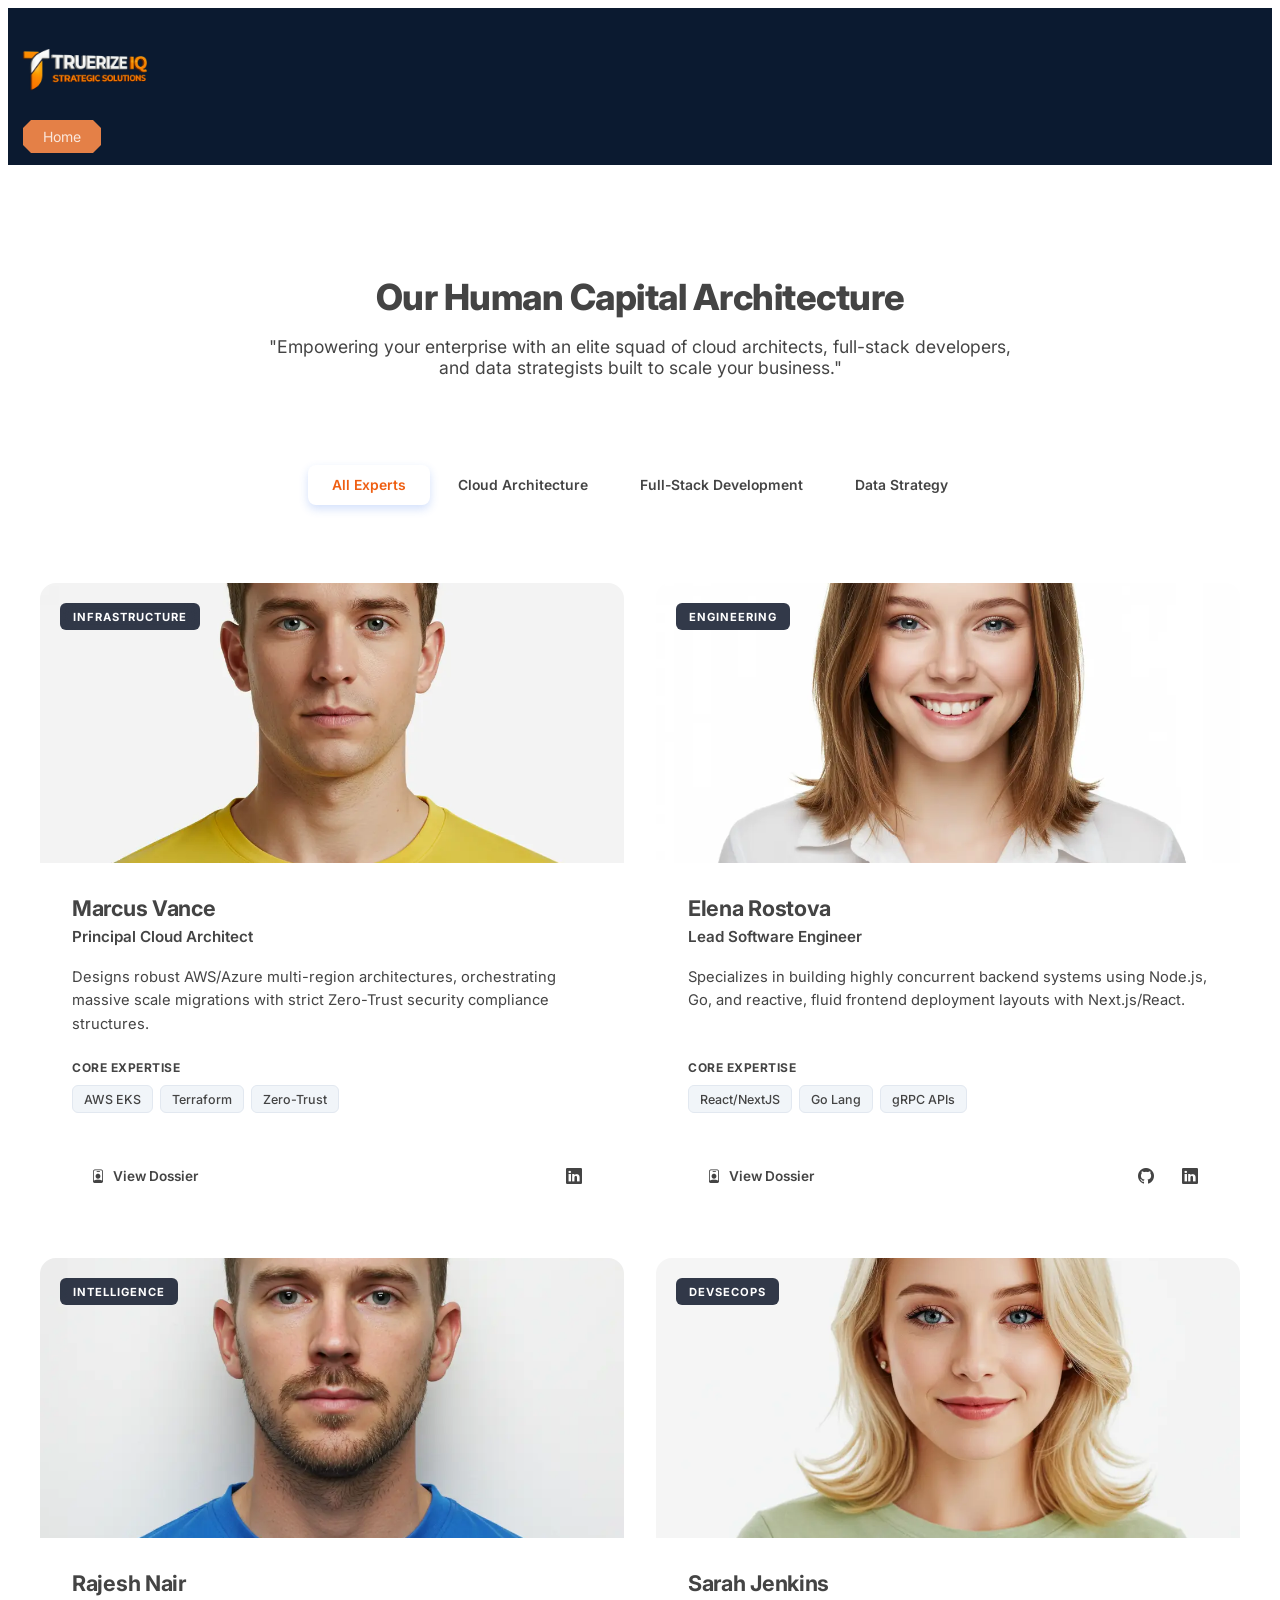
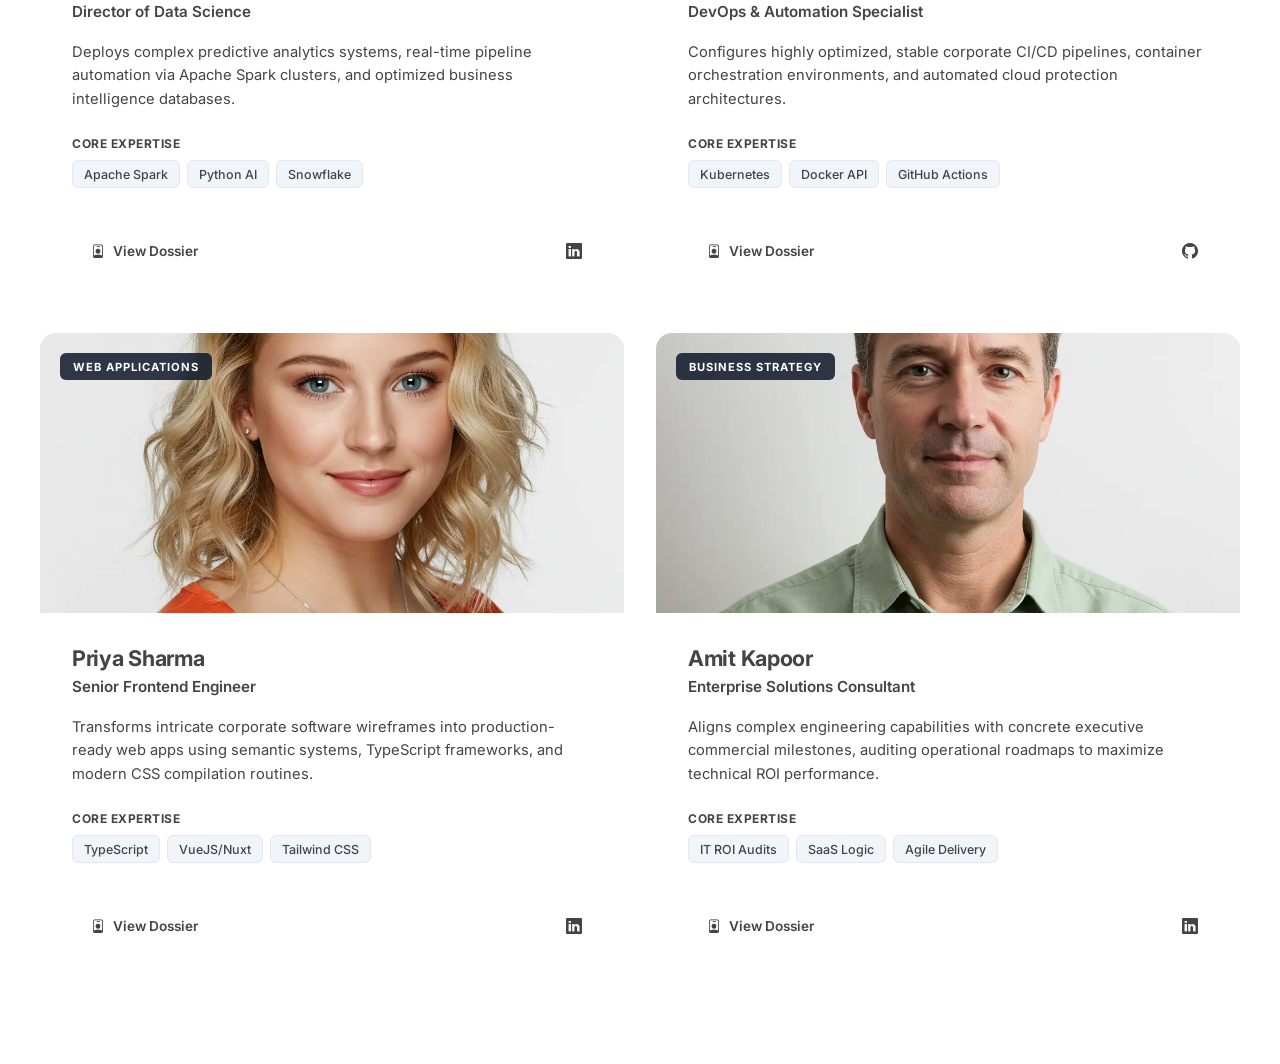
==== commit 5b670ae5: "Update Employee Portfolio.html" ====
--- a/Employee Portfolio.html
+++ b/Employee Portfolio.html
@@ -52,7 +52,7 @@
         <div class="expert-card" data-category="cloud">
           <div class="expert-image-frame">
             <span class="dept-ribbon">Infrastructure</span>
-            <img src="./assets/img/person/person-m-12.webp" alt="Marcus Vance - Principal Cloud Architect">
+            <img src="assets/img/person/person-m-12.webp" alt="Marcus Vance - Principal Cloud Architect">
           </div>
           <div class="expert-body-content">
             <div class="expert-meta-data">
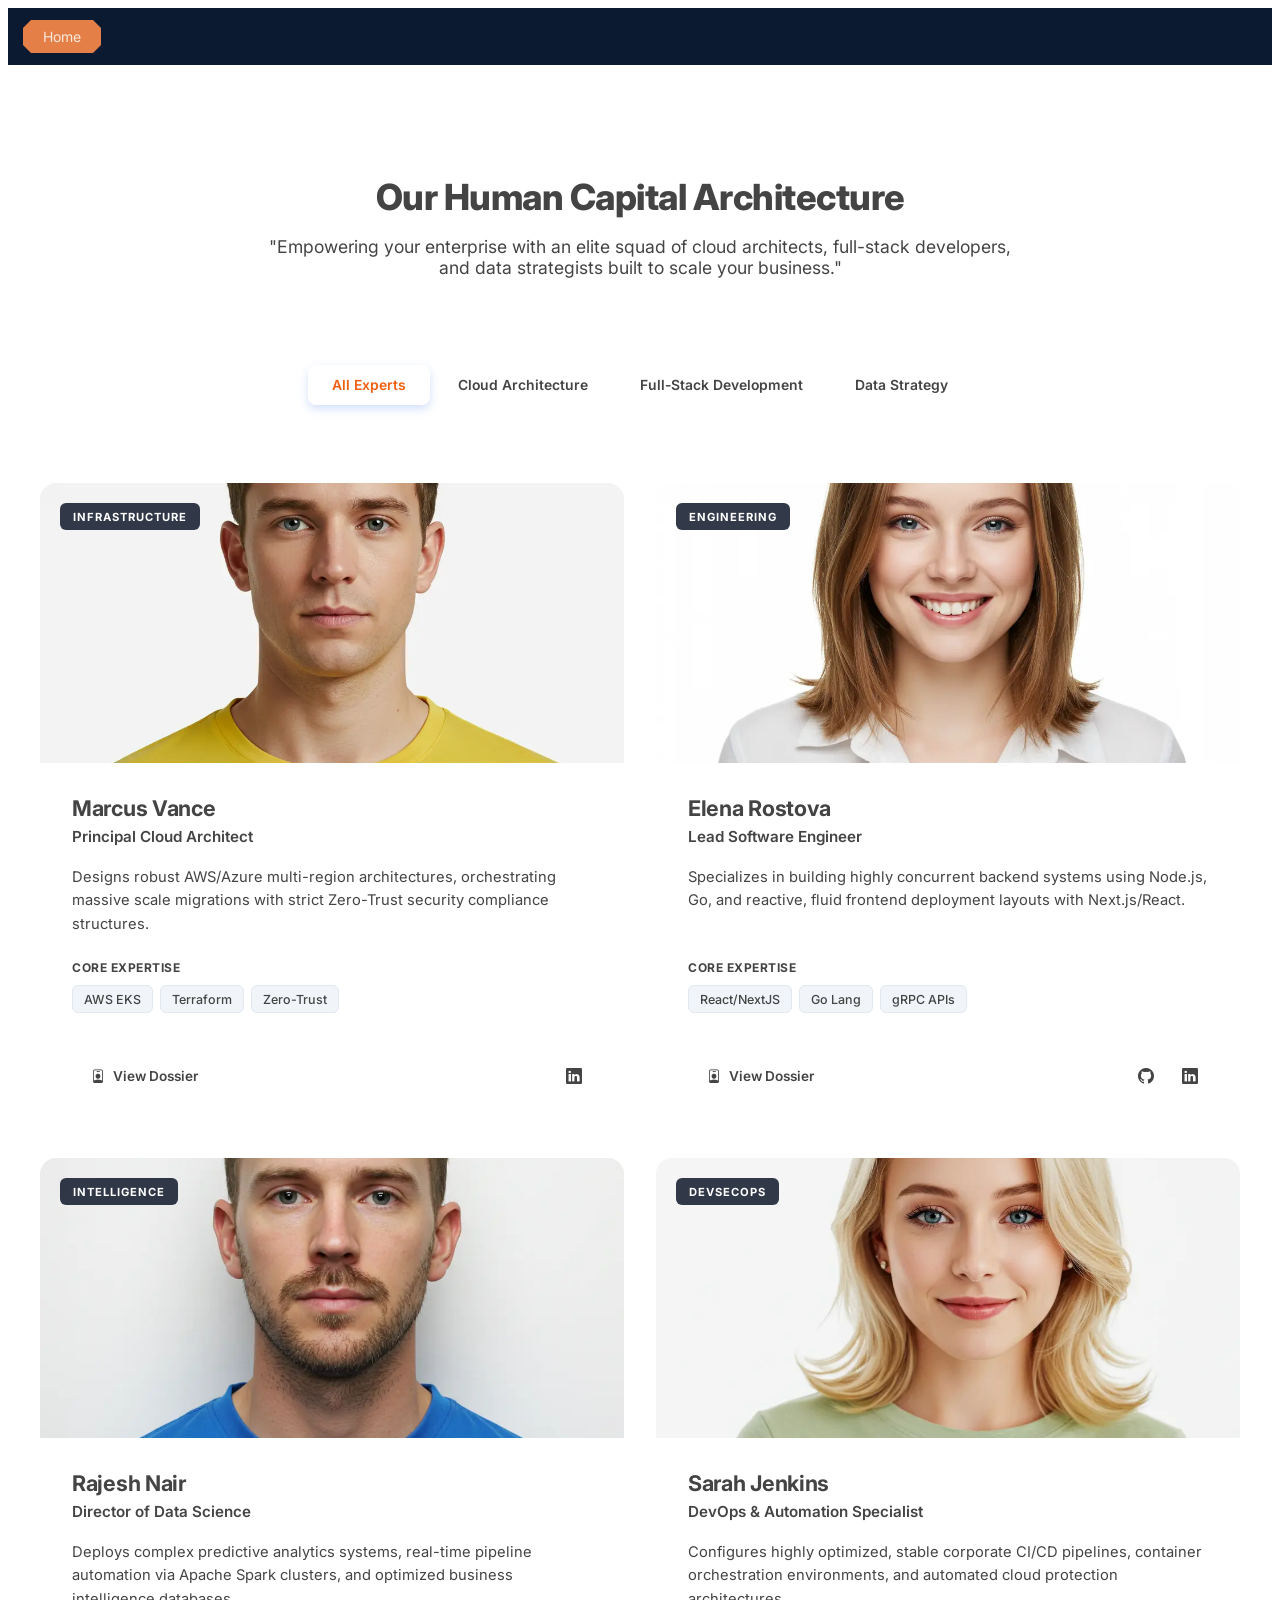
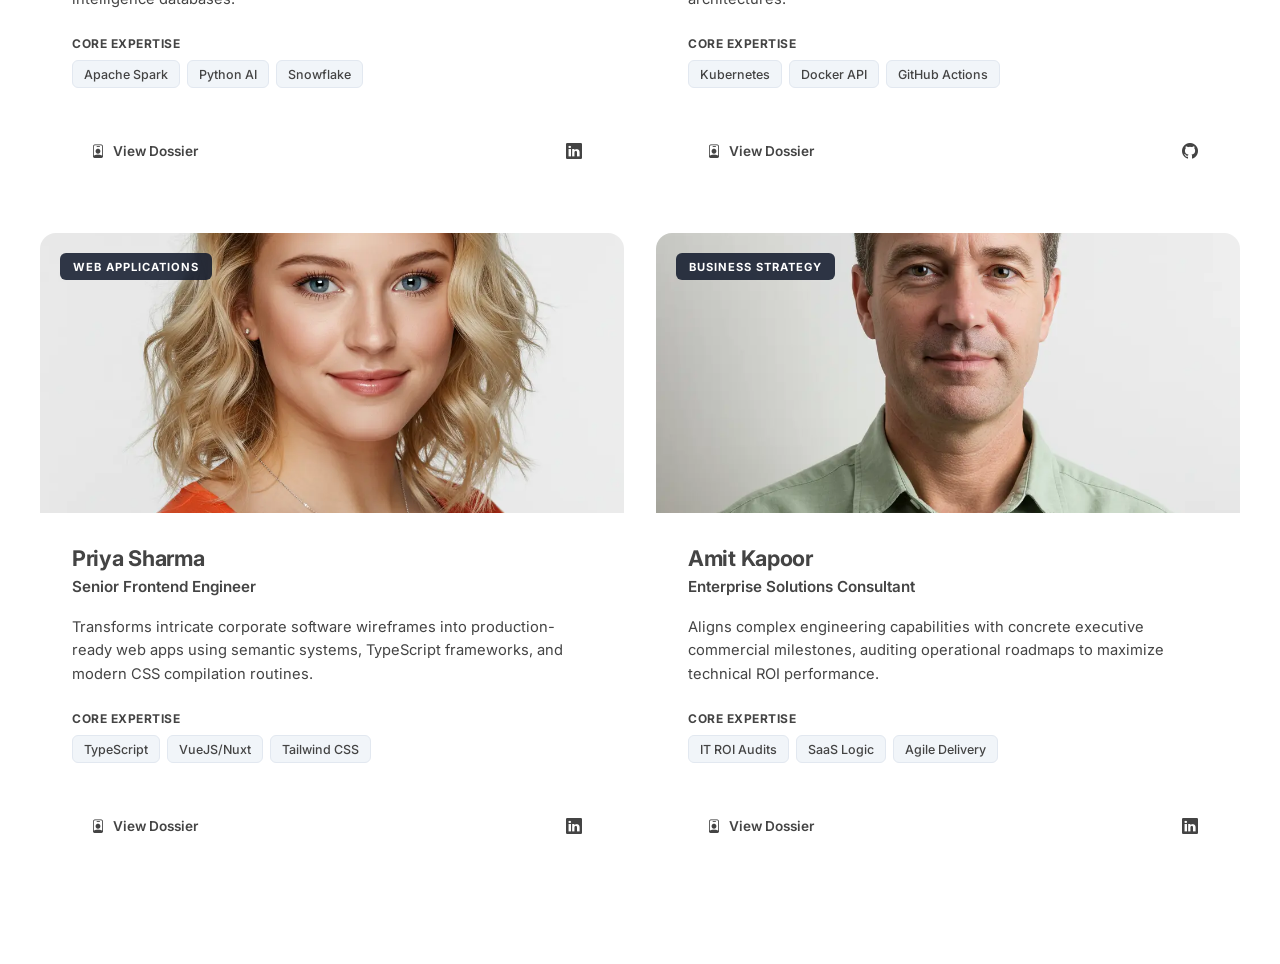
==== commit 18977d84: "Update Employee Portfolio.html" ====
--- a/Employee Portfolio.html
+++ b/Employee Portfolio.html
@@ -20,7 +20,6 @@
     <div class="container-fluid container-xl position-relative d-flex align-items-center">
 
       <a href="index.html" class="logo d-flex align-items-center me-auto">
-            <img src="/assets/img/main logo (3).png" alt="TRUERIZE IQ STRATEGIC SOLUTIONS">
              </a>
 
       <nav id="navmenu" class="navmenu">
@@ -52,7 +51,7 @@
         <div class="expert-card" data-category="cloud">
           <div class="expert-image-frame">
             <span class="dept-ribbon">Infrastructure</span>
-            <img src="assets/img/person/person-m-12.webp" alt="Marcus Vance - Principal Cloud Architect">
+            <img src="./assets/img/person/person-m-12.webp" alt="Marcus Vance - Principal Cloud Architect">
           </div>
           <div class="expert-body-content">
             <div class="expert-meta-data">
